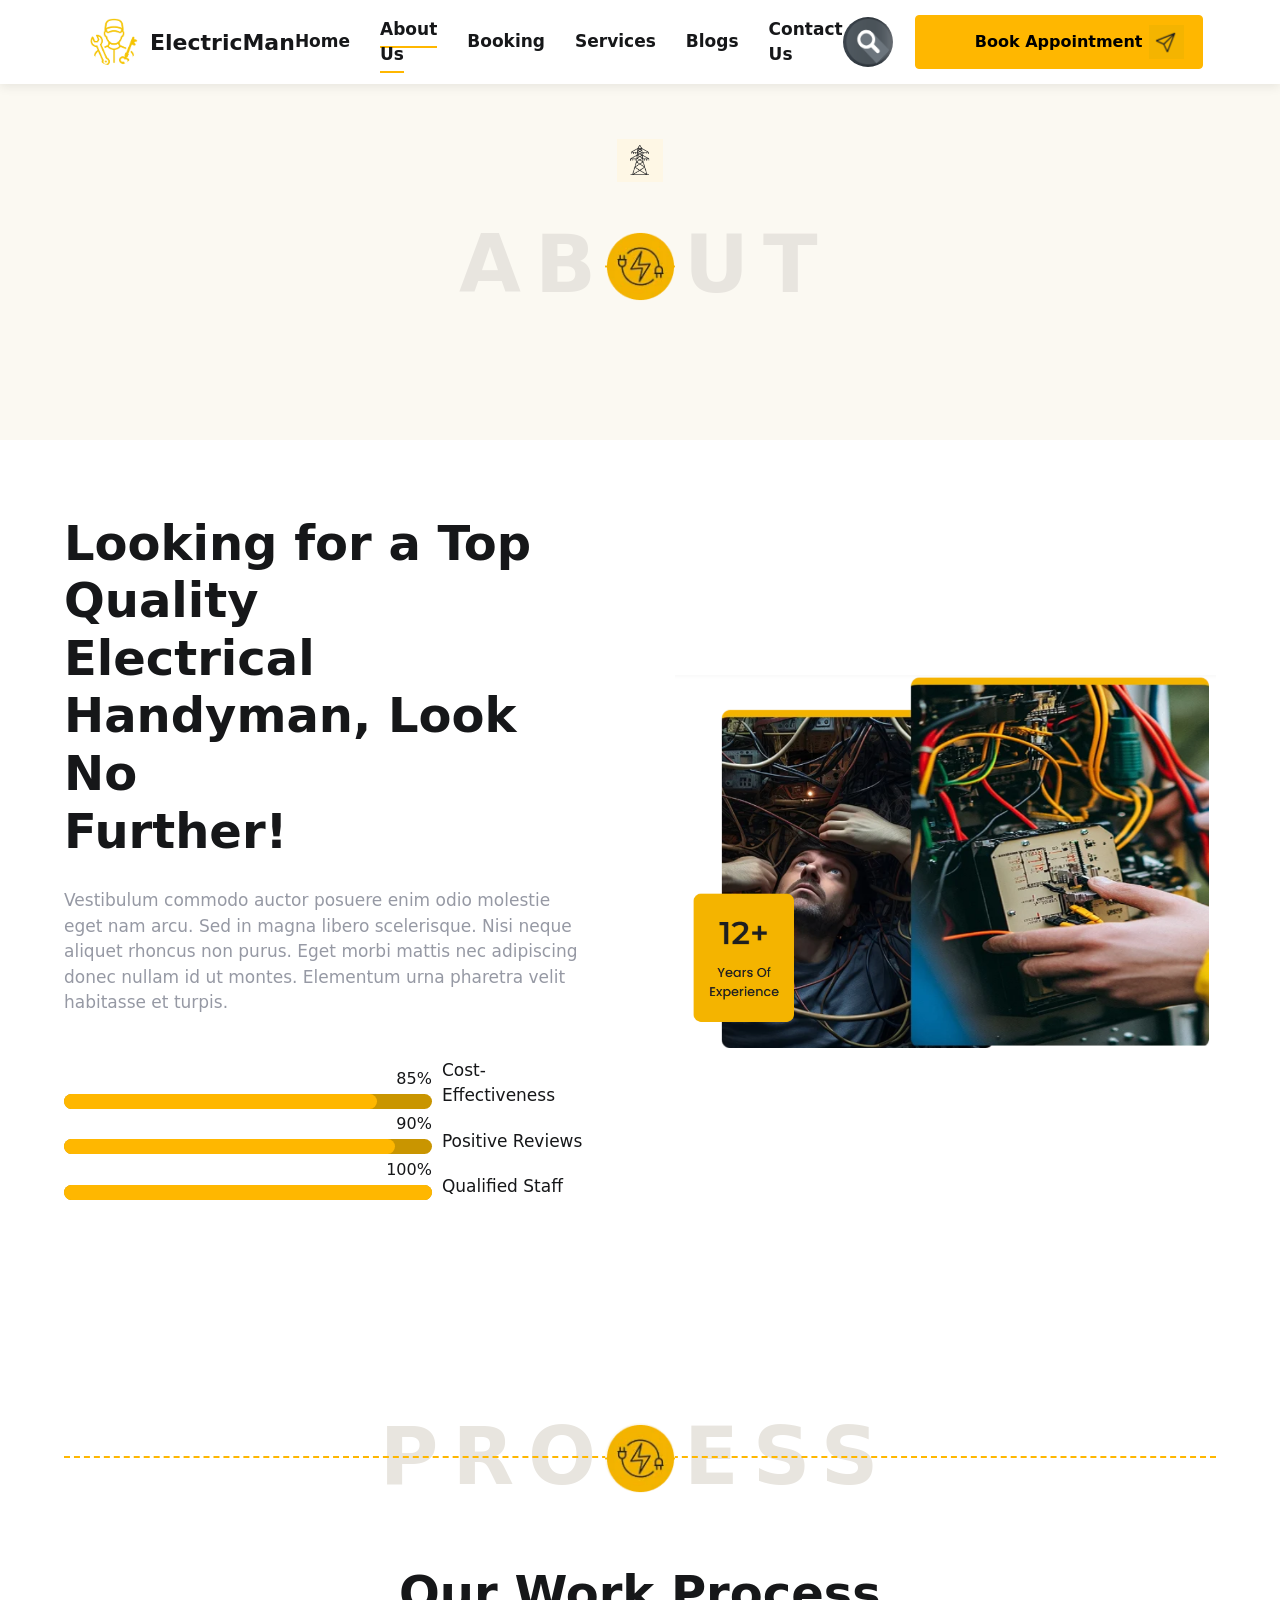
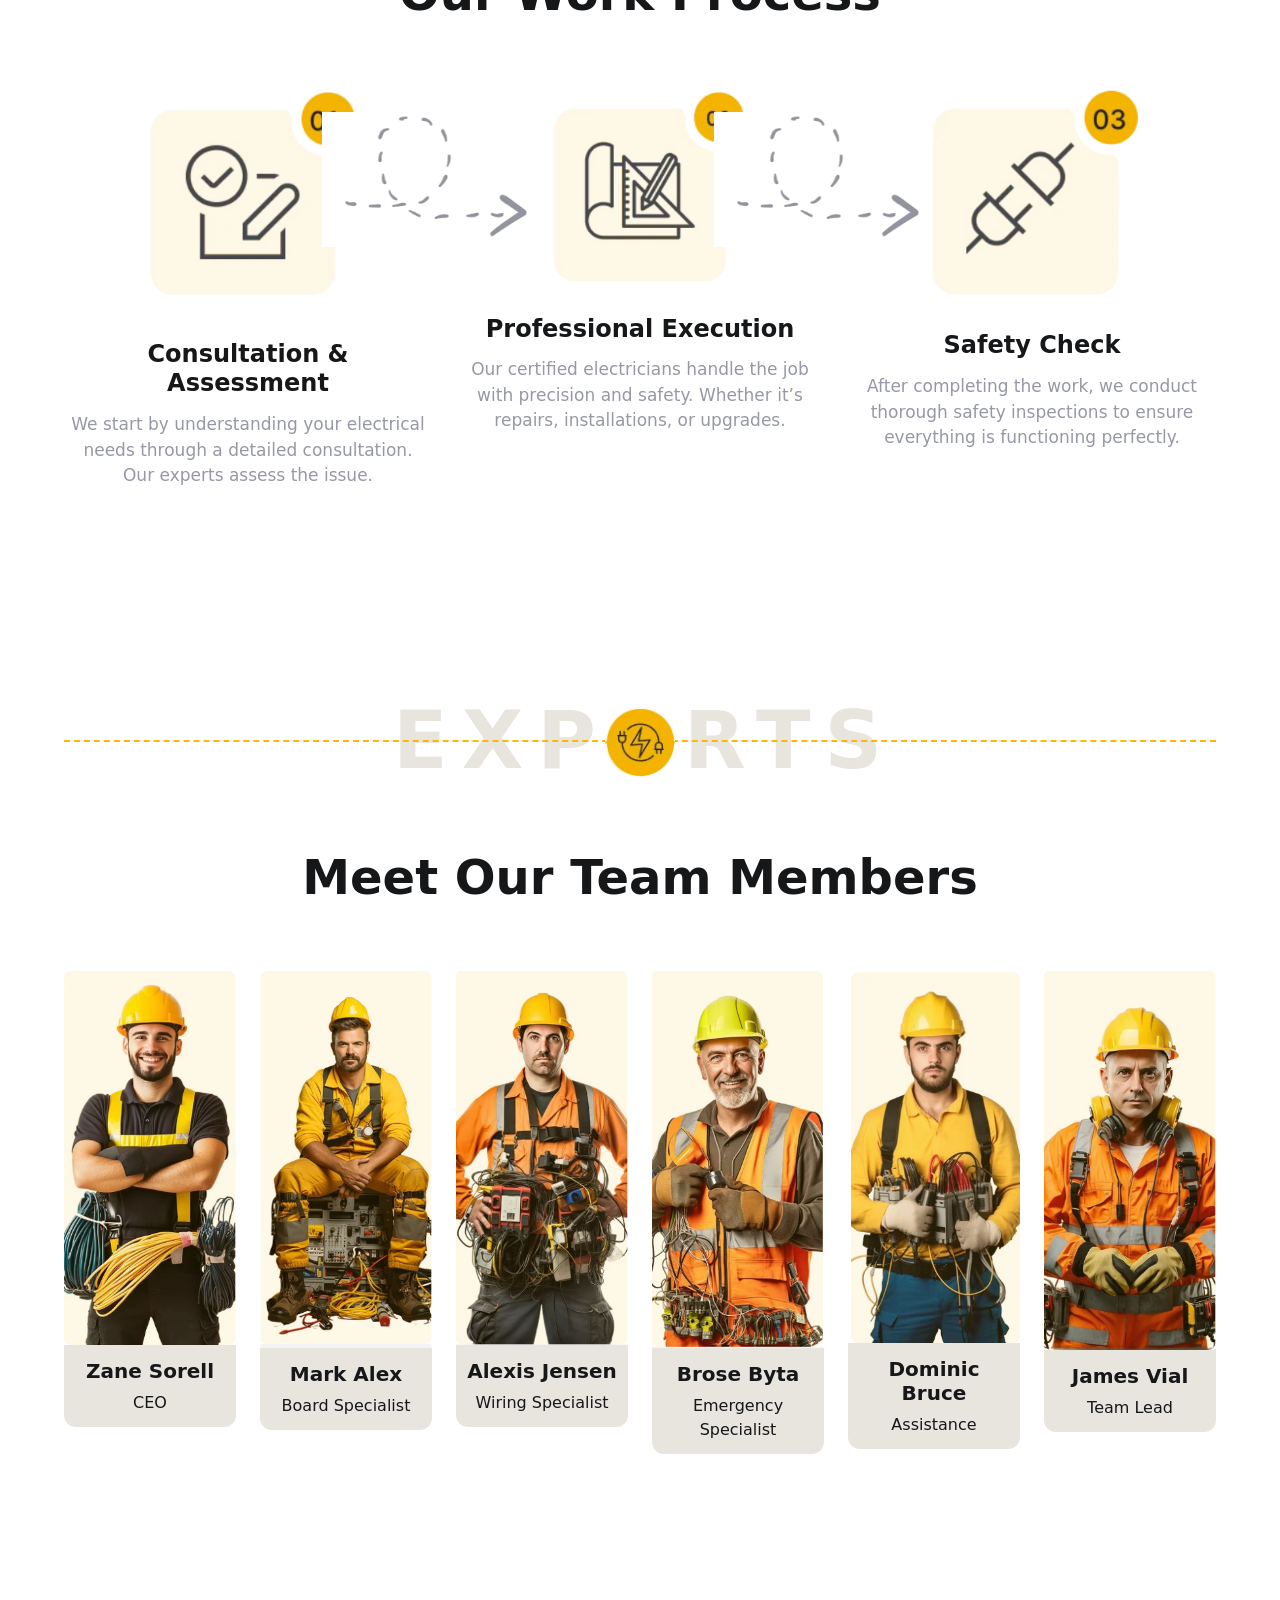
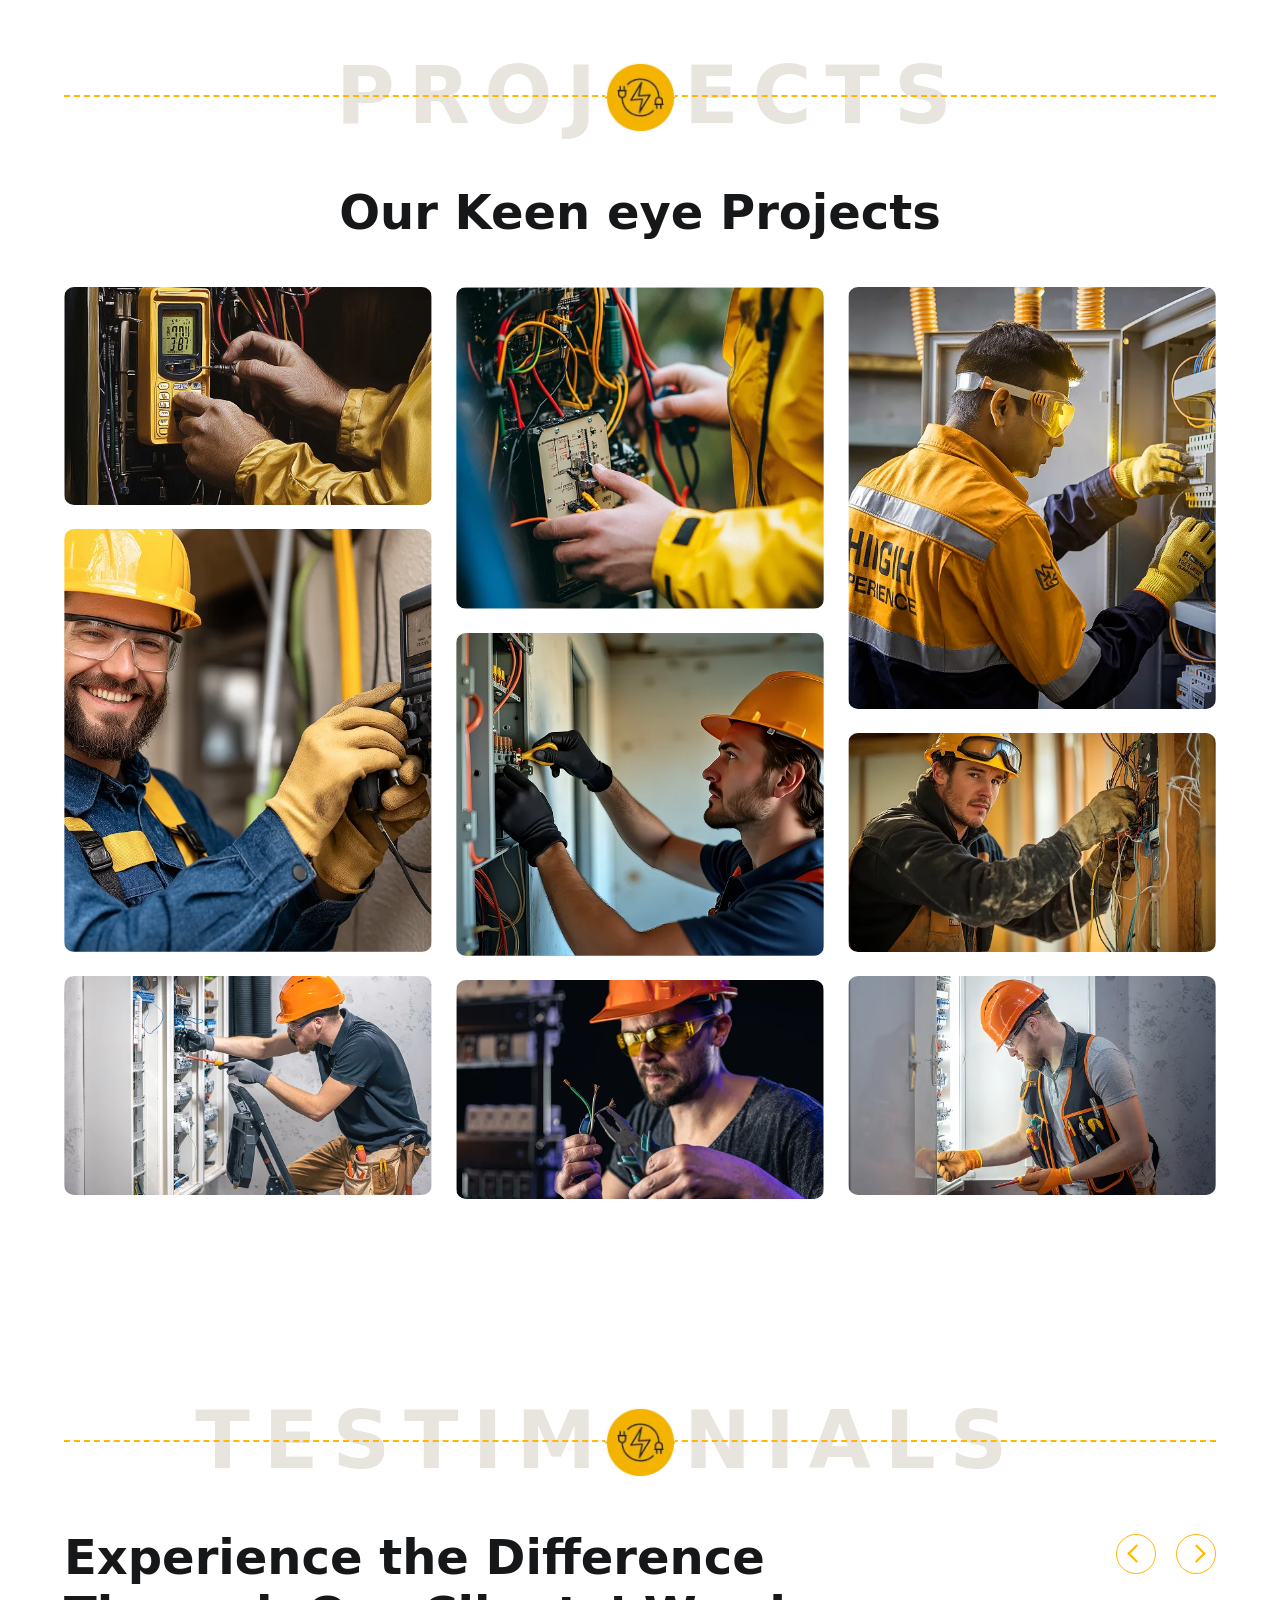
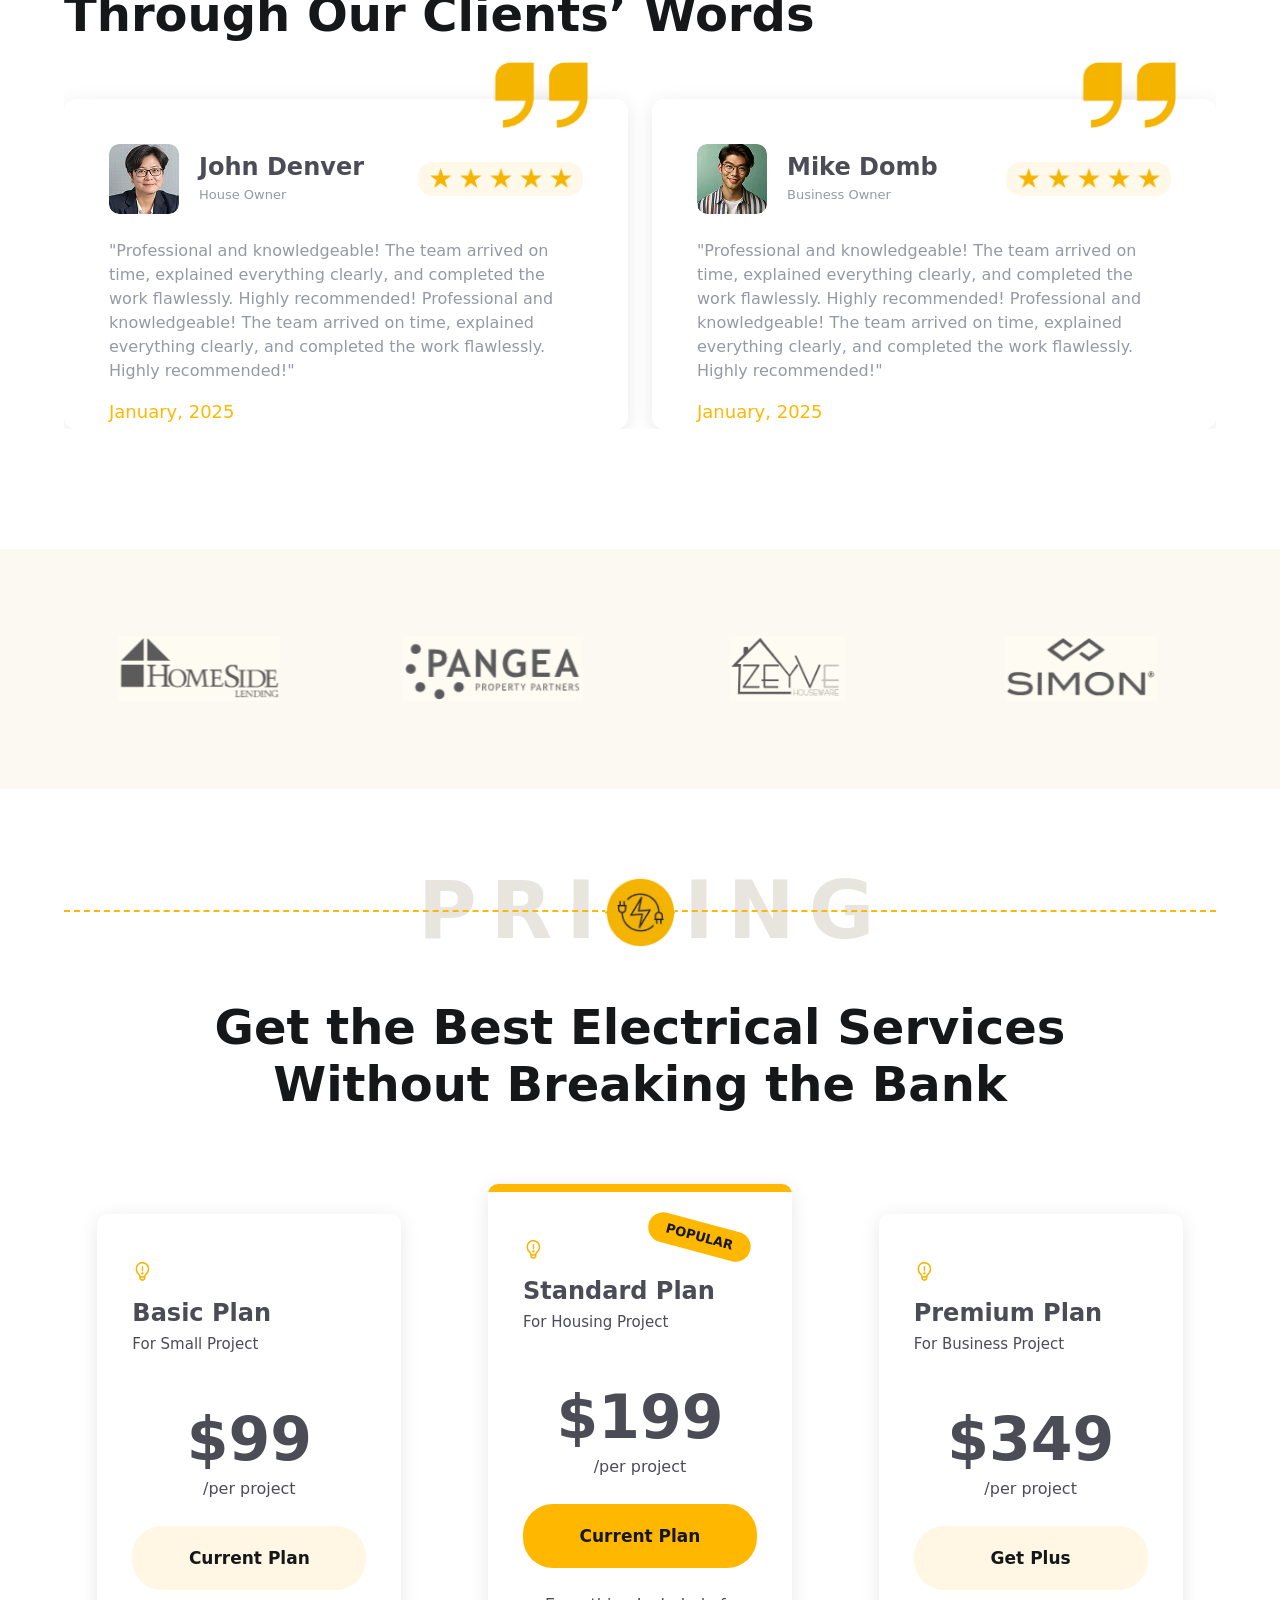
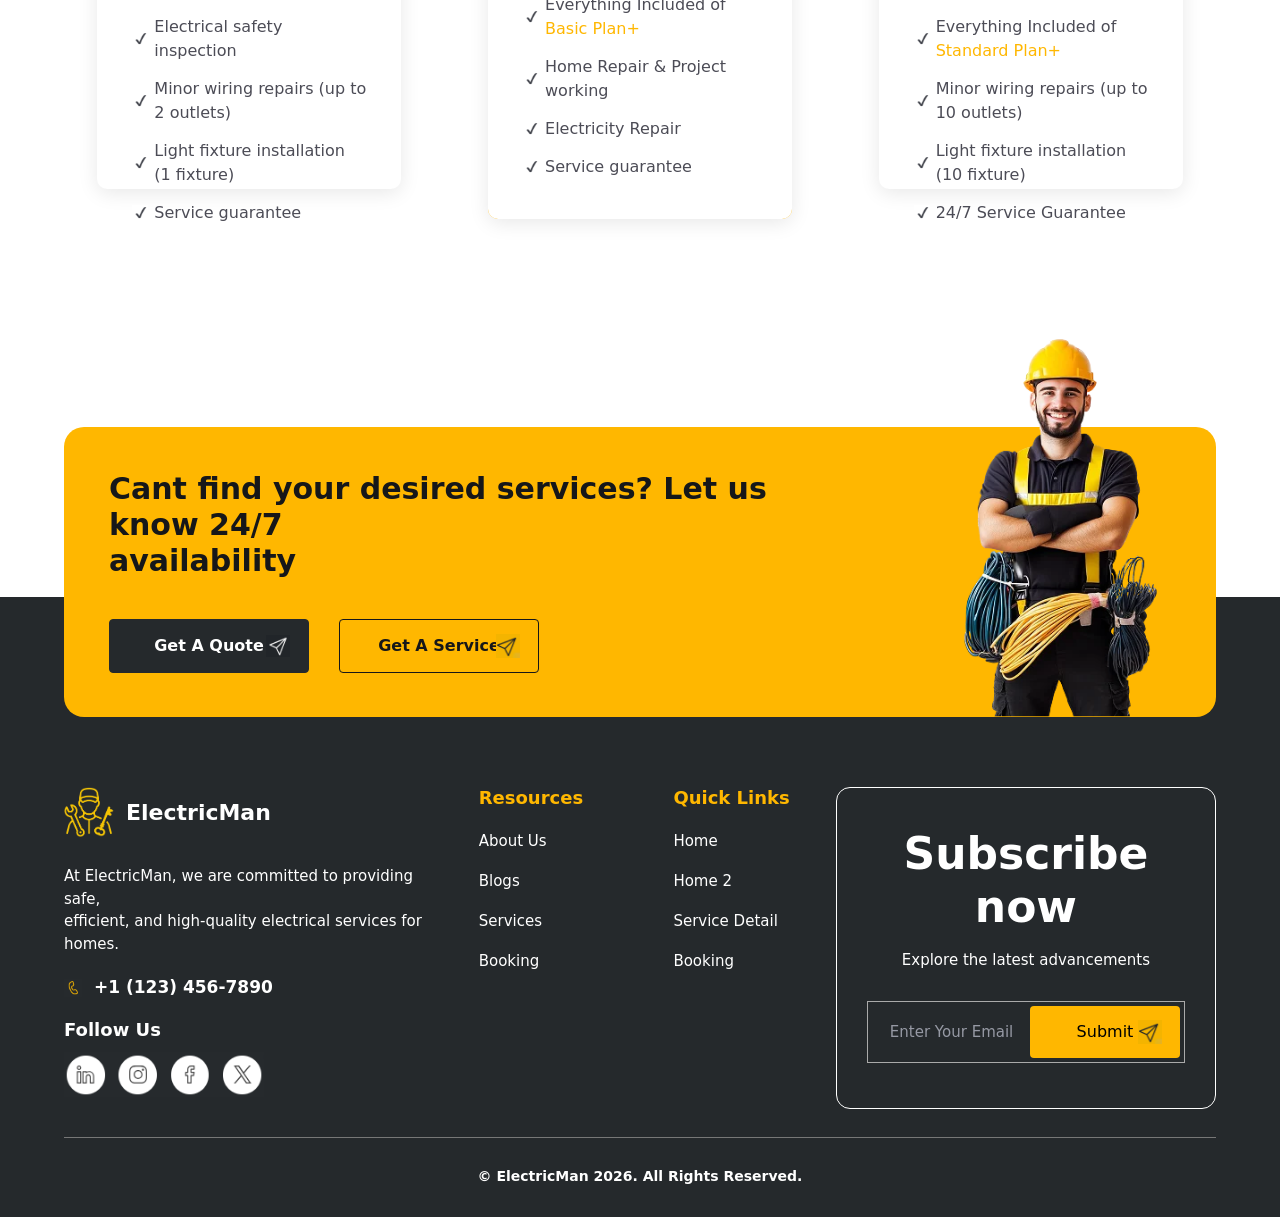
==== about.html @ 48c43138 "finish the project finally , about us was bit different but most part still was already made and I c" ====
<!doctype html>
<html lang="en">
  <head>
    <meta charset="UTF-8" />
    <meta name="viewport" content="width=device-width, initial-scale=1.0" />

    <title>Electric Man - Handyman</title>

    <link
      href="https://cdn.jsdelivr.net/npm/bootstrap@5.3.8/dist/css/bootstrap.min.css"
      rel="stylesheet"
      integrity="sha384-sRIl4kxILFvY47J16cr9ZwB07vP4J8+LH7qKQnuqkuIAvNWLzeN8tE5YBujZqJLB"
      crossorigin="anonymous"
    />

    <link rel="stylesheet" href="./styles/styles.css" />
  </head>

  <body>
    <!-- HEADER START -->
    <header class="site-header site-header--inner">
      <nav class="main-navbar">
        <div class="main-navbar__content">
          <a class="main-navbar__logo" href="./index.html">
            <img src="./assets/common/banner.png" alt="main logo" />
            <span>ElectricMan</span>
          </a>

          <ul class="main-navbar__links">
            <li>
              <a href="./index.html">Home</a>
            </li>

            <li>
              <a class="active" href="./about.html">About Us</a>
            </li>

            <li>
              <a href="./booking.html">Booking</a>
            </li>

            <li>
              <a href="./services.html">Services</a>
            </li>

            <li>
              <a href="./blogs.html">Blogs</a>
            </li>

            <li>
              <a href="./contact.html">Contact Us</a>
            </li>
          </ul>

          <div class="main-navbar__actions">
            <button class="search-button" type="button">
              <img src="./assets/header/search.png" alt="search" />
            </button>

            <a
              class="appointment-button animated-button yellow-button"
              href="./booking.html"
            >
              <img
                class="animated-button__icon animated-button__icon--hover"
                src="./assets/common/paper_airplane_yellow_rotated.png"
                alt="paper airplane yellow"
              />

              <span class="animated-button__text">Book Appointment</span>

              <img
                class="animated-button__icon animated-button__icon--default"
                src="./assets/common/paper_airplane_black.png"
                alt="paper airplane black"
              />
            </a>

            <button class="menu-button" type="button">
              <img src="./assets/header/menu.png" alt="menu" />
            </button>
          </div>
        </div>
      </nav>
    </header>
    <!-- HEADER END -->
    <!-- MAIN START-->
    <main>
      <!-- ABOUT START -->
      <!-- ABOUT HEADER START -->
      <section class="booking-banner">
        <div class="booking-banner__content">
          <img
            class="booking-banner__tower"
            src="./assets/blogs/antena.png"
            alt="antena"
          />

          <div class="section-mark">
            <p>
              <span>AB</span>
              <span>UT</span>
            </p>

            <div class="section-mark__line">
              <img src="./assets/common/main_logo.png" alt="main logo" />
            </div>
          </div>
        </div>
      </section>
      <!-- ABOUT HEADER END -->
      <!-- ABOUT INTRO START -->
      <section class="about-intro">
        <div class="about-intro__content">
          <div class="row align-items-center g-0">
            <div class="col-lg-6">
              <div class="about-intro__text">
                <h1>
                  Looking for a Top Quality
                  <br />
                  Electrical Handyman, Look No
                  <br />
                  Further!
                </h1>

                <p>
                  Vestibulum commodo auctor posuere enim odio molestie eget nam
                  arcu. Sed in magna libero scelerisque. Nisi neque aliquet
                  rhoncus non purus. Eget morbi mattis nec adipiscing donec
                  nullam id ut montes. Elementum urna pharetra velit habitasse
                  et turpis.
                </p>

                <div class="about-progress">
                  <div class="about-progress__item">
                    <div class="about-progress__bar">
                      <span class="about-progress__percent">85%</span>
                      <div
                        class="about-progress__fill about-progress__fill--85"
                      ></div>
                    </div>

                    <span class="about-progress__name">Cost-Effectiveness</span>
                  </div>

                  <div class="about-progress__item">
                    <div class="about-progress__bar">
                      <span class="about-progress__percent">90%</span>
                      <div
                        class="about-progress__fill about-progress__fill--90"
                      ></div>
                    </div>

                    <span class="about-progress__name">Positive Reviews</span>
                  </div>

                  <div class="about-progress__item">
                    <div class="about-progress__bar">
                      <span class="about-progress__percent">100%</span>
                      <div
                        class="about-progress__fill about-progress__fill--100"
                      ></div>
                    </div>

                    <span class="about-progress__name">Qualified Staff</span>
                  </div>
                </div>
              </div>
            </div>

            <div class="col-lg-6">
              <div class="about-intro__image">
                <img
                  src="./assets/about/12-years-experience.png"
                  alt="12 years experience"
                />
              </div>
            </div>
          </div>
        </div>
      </section>
      <!-- ABOUT INTRO END -->
      <!-- PROCESS START -->
      <section class="work-process">
        <div class="work-process__content">
          <div class="section-mark">
            <p>
              <span>PRO</span>
              <span>ESS</span>
            </p>

            <div class="section-mark__line">
              <img src="./assets/common/main_logo.png" alt="main logo" />
            </div>
          </div>

          <h2>Our Work Process</h2>

          <div class="row">
            <div class="col-lg-4">
              <div class="work-process__item">
                <img
                  class="work-process__icon"
                  src="./assets/about/work-process-1.png"
                  alt="consultation and assessment"
                />

                <img
                  class="work-process__arrow"
                  src="./assets/about/arrow-progress-right.png"
                  alt="process arrow"
                />

                <h3>Consultation & Assessment</h3>

                <p>
                  We start by understanding your electrical
                  <br />
                  needs through a detailed consultation.
                  <br />
                  Our experts assess the issue.
                </p>
              </div>
            </div>

            <div class="col-lg-4">
              <div class="work-process__item">
                <img
                  class="work-process__icon"
                  src="./assets/about/work-process-2.png"
                  alt="professional execution"
                />

                <img
                  class="work-process__arrow"
                  src="./assets/about/arrow-progress-right.png"
                  alt="process arrow"
                />

                <h3>Professional Execution</h3>

                <p>
                  Our certified electricians handle the job
                  <br />
                  with precision and safety. Whether it’s
                  <br />
                  repairs, installations, or upgrades.
                </p>
              </div>
            </div>

            <div class="col-lg-4">
              <div class="work-process__item">
                <img
                  class="work-process__icon"
                  src="./assets/about/work-process-3.png"
                  alt="safety check"
                />

                <h3>Safety Check</h3>

                <p>
                  After completing the work, we conduct
                  <br />
                  thorough safety inspections to ensure
                  <br />
                  everything is functioning perfectly.
                </p>
              </div>
            </div>
          </div>
        </div>
      </section>
      <!-- PROCESS END -->
      <!-- EXPERTS START -->
      <section class="team">
        <div class="team__content">
          <div class="section-mark">
            <p>
              <span>EXP</span>
              <span>RTS</span>
            </p>

            <div class="section-mark__line">
              <img src="./assets/common/main_logo.png" alt="main logo" />
            </div>
          </div>

          <h2>Meet Our Team Members</h2>

          <div class="row g-4">
            <div class="col-lg-2">
              <div class="team-card">
                <div class="team-card__top"></div>

                <img
                  class="team-card__image"
                  src="./assets/about/worker-1.png"
                  alt="worker 1"
                />

                <div class="team-card__info">
                  <h3>Zane Sorell</h3>
                  <p>CEO</p>

                  <div class="team-card__socials">
                    <img src="./assets/header/fb.png" alt="facebook" />
                    <img src="./assets/header/instagram.png" alt="instagram" />
                    <img src="./assets/header/whatsapp.png" alt="whatsapp" />
                  </div>
                </div>
              </div>
            </div>

            <div class="col-lg-2">
              <div class="team-card">
                <div class="team-card__top"></div>

                <img
                  class="team-card__image"
                  src="./assets/about/worker-2.png"
                  alt="worker 2"
                />

                <div class="team-card__info">
                  <h3>Mark Alex</h3>
                  <p>Board Specialist</p>

                  <div class="team-card__socials">
                    <img src="./assets/header/fb.png" alt="facebook" />
                    <img src="./assets/header/instagram.png" alt="instagram" />
                    <img src="./assets/header/whatsapp.png" alt="whatsapp" />
                  </div>
                </div>
              </div>
            </div>

            <div class="col-lg-2">
              <div class="team-card">
                <div class="team-card__top"></div>

                <img
                  class="team-card__image"
                  src="./assets/about/worker-3.png"
                  alt="worker 3"
                />

                <div class="team-card__info">
                  <h3>Alexis Jensen</h3>
                  <p>Wiring Specialist</p>

                  <div class="team-card__socials">
                    <img src="./assets/header/fb.png" alt="facebook" />
                    <img src="./assets/header/instagram.png" alt="instagram" />
                    <img src="./assets/header/whatsapp.png" alt="whatsapp" />
                  </div>
                </div>
              </div>
            </div>

            <div class="col-lg-2">
              <div class="team-card">
                <div class="team-card__top"></div>

                <img
                  class="team-card__image"
                  src="./assets/about/worker-4.png"
                  alt="worker 4"
                />

                <div class="team-card__info">
                  <h3>Brose Byta</h3>
                  <p>Emergency Specialist</p>

                  <div class="team-card__socials">
                    <img src="./assets/header/fb.png" alt="facebook" />
                    <img src="./assets/header/instagram.png" alt="instagram" />
                    <img src="./assets/header/whatsapp.png" alt="whatsapp" />
                  </div>
                </div>
              </div>
            </div>

            <div class="col-lg-2">
              <div class="team-card">
                <div class="team-card__top"></div>

                <img
                  class="team-card__image"
                  src="./assets/about/worker-5.png"
                  alt="worker 5"
                />

                <div class="team-card__info">
                  <h3>Dominic Bruce</h3>
                  <p>Assistance</p>

                  <div class="team-card__socials">
                    <img src="./assets/header/fb.png" alt="facebook" />
                    <img src="./assets/header/instagram.png" alt="instagram" />
                    <img src="./assets/header/whatsapp.png" alt="whatsapp" />
                  </div>
                </div>
              </div>
            </div>

            <div class="col-lg-2">
              <div class="team-card">
                <div class="team-card__top"></div>

                <img
                  class="team-card__image"
                  src="./assets/about/worker-6.png"
                  alt="worker 6"
                />

                <div class="team-card__info">
                  <h3>James Vial</h3>
                  <p>Team Lead</p>

                  <div class="team-card__socials">
                    <img src="./assets/header/fb.png" alt="facebook" />
                    <img src="./assets/header/instagram.png" alt="instagram" />
                    <img src="./assets/header/whatsapp.png" alt="whatsapp" />
                  </div>
                </div>
              </div>
            </div>
          </div>
        </div>
      </section>
      <!-- EXPERTS END -->
      <!-- PROJECTS START-->
      <section class="projects">
        <div class="projects__content">
          <div class="projects-head">
            <div class="section-mark">
              <p>
                <span>PROJ</span>
                <span>ECTS</span>
              </p>

              <div class="section-mark__line">
                <img src="./assets/common/main_logo.png" alt="main logo" />
              </div>
            </div>

            <h2>Our Keen eye Projects</h2>
          </div>

          <div class="row projects__gallery">
            <div class="col-4">
              <div class="projects__column">
                <div class="project-item project-item--1">
                  <img
                    src="./assets/home/5.projects/1.webp"
                    alt="electrical testing"
                  />

                  <div class="project-item__overlay">
                    <div class="project-item__icon">
                      <img
                        src="./assets/home/5.projects/cover_icon.png"
                        alt="cover icon"
                      />
                    </div>
                  </div>
                </div>

                <div class="project-item project-item--4">
                  <img
                    src="./assets/home/5.projects/4.webp"
                    alt="electrician inspection"
                  />

                  <div class="project-item__overlay">
                    <div class="project-item__icon">
                      <img
                        src="./assets/home/5.projects/cover_icon.png"
                        alt="cover icon"
                      />
                    </div>
                  </div>
                </div>

                <div class="project-item project-item--7">
                  <img
                    src="./assets/home/5.projects/7.webp"
                    alt="electrical cabinet service"
                  />

                  <div class="project-item__overlay">
                    <div class="project-item__icon">
                      <img
                        src="./assets/home/5.projects/cover_icon.png"
                        alt="cover icon"
                      />
                    </div>
                  </div>
                </div>
              </div>
            </div>

            <div class="col-4">
              <div class="projects__column">
                <div class="project-item project-item--2">
                  <img
                    src="./assets/home/5.projects/2.webp"
                    alt="electrical panel testing"
                  />

                  <div class="project-item__overlay">
                    <div class="project-item__icon">
                      <img
                        src="./assets/home/5.projects/cover_icon.png"
                        alt="cover icon"
                      />
                    </div>
                  </div>
                </div>

                <div class="project-item project-item--5">
                  <img
                    src="./assets/home/5.projects/5.webp"
                    alt="circuit breaker repair"
                  />

                  <div class="project-item__overlay">
                    <div class="project-item__icon">
                      <img
                        src="./assets/home/5.projects/cover_icon.png"
                        alt="cover icon"
                      />
                    </div>
                  </div>
                </div>

                <div class="project-item project-item--8">
                  <img
                    src="./assets/home/5.projects/8.webp"
                    alt="wire repair"
                  />

                  <div class="project-item__overlay">
                    <div class="project-item__icon">
                      <img
                        src="./assets/home/5.projects/cover_icon.png"
                        alt="cover icon"
                      />
                    </div>
                  </div>
                </div>
              </div>
            </div>

            <div class="col-4">
              <div class="projects__column">
                <div class="project-item project-item--3">
                  <img
                    src="./assets/home/5.projects/3.webp"
                    alt="electrical maintenance"
                  />

                  <div class="project-item__overlay">
                    <div class="project-item__icon">
                      <img
                        src="./assets/home/5.projects/cover_icon.png"
                        alt="cover icon"
                      />
                    </div>
                  </div>
                </div>

                <div class="project-item project-item--6">
                  <img
                    src="./assets/home/5.projects/6.webp"
                    alt="home wiring"
                  />

                  <div class="project-item__overlay">
                    <div class="project-item__icon">
                      <img
                        src="./assets/home/5.projects/cover_icon.png"
                        alt="cover icon"
                      />
                    </div>
                  </div>
                </div>

                <div class="project-item project-item--9">
                  <img
                    src="./assets/home/5.projects/9.webp"
                    alt="panel installation"
                  />

                  <div class="project-item__overlay">
                    <div class="project-item__icon">
                      <img
                        src="./assets/home/5.projects/cover_icon.png"
                        alt="cover icon"
                      />
                    </div>
                  </div>
                </div>
              </div>
            </div>
          </div>
        </div>
      </section>
      <!-- PROJECTS END-->
      <!-- TESTIMONIALS START -->
      <section class="testimonials">
        <div class="testimonials__content">
          <div class="section-mark">
            <p>
              <span>TESTIM</span>
              <span>NIALS</span>
            </p>

            <div class="section-mark__line">
              <img src="./assets/common/main_logo.png" alt="main logo" />
            </div>
          </div>

          <h2>
            Experience the Difference
            <br />
            Through Our Clients’ Words
          </h2>

          <div
            id="testimonialCarousel"
            class="carousel slide"
            data-bs-ride="carousel"
          >
            <div class="carousel-inner">
              <div class="carousel-item active">
                <div class="row flex-nowrap">
                  <div class="col-12 col-lg-6 testimonial-column">
                    <div class="testimonial-card">
                      <img
                        class="testimonial-card__quote"
                        src="./assets/home/9.testimonials/dots.png"
                        alt="dots"
                      />

                      <div class="testimonial-card__top">
                        <div class="testimonial-user">
                          <img
                            src="./assets/home/9.testimonials/john_denver.webp"
                            alt="john denver"
                          />

                          <div>
                            <h3>John Denver</h3>
                            <p>House Owner</p>
                          </div>
                        </div>

                        <img
                          src="./assets/home/9.testimonials/stars.png"
                          alt="stars"
                        />
                      </div>

                      <p class="testimonial-card__text">
                        "Professional and knowledgeable! The team arrived on
                        time, explained everything clearly, and completed the
                        work flawlessly. Highly recommended! Professional and
                        knowledgeable! The team arrived on time, explained
                        everything clearly, and completed the work flawlessly.
                        Highly recommended!"
                      </p>

                      <p class="testimonial-card__date">January, 2025</p>
                    </div>
                  </div>

                  <div
                    class="col-12 col-lg-6 testimonial-column testimonial-column--second"
                  >
                    <div class="testimonial-card">
                      <img
                        class="testimonial-card__quote"
                        src="./assets/home/9.testimonials/dots.png"
                        alt="dots"
                      />

                      <div class="testimonial-card__top">
                        <div class="testimonial-user">
                          <img
                            src="./assets/home/9.testimonials/mike_bob.webp"
                            alt="mike bob"
                          />

                          <div>
                            <h3>Mike Domb</h3>
                            <p>Business Owner</p>
                          </div>
                        </div>

                        <img
                          src="./assets/home/9.testimonials/stars.png"
                          alt="stars"
                        />
                      </div>

                      <p class="testimonial-card__text">
                        "Professional and knowledgeable! The team arrived on
                        time, explained everything clearly, and completed the
                        work flawlessly. Highly recommended! Professional and
                        knowledgeable! The team arrived on time, explained
                        everything clearly, and completed the work flawlessly.
                        Highly recommended!"
                      </p>

                      <p class="testimonial-card__date">January, 2025</p>
                    </div>
                  </div>
                </div>
              </div>

              <div class="carousel-item">
                <div class="row flex-nowrap">
                  <div class="col-12 col-lg-6 testimonial-column">
                    <div class="testimonial-card">
                      <img
                        class="testimonial-card__quote"
                        src="./assets/home/9.testimonials/dots.png"
                        alt="dots"
                      />

                      <div class="testimonial-card__top">
                        <div class="testimonial-user">
                          <img
                            src="./assets/home/9.testimonials/mike_bob.webp"
                            alt="mike bob"
                          />

                          <div>
                            <h3>Mike Domb</h3>
                            <p>Business Owner</p>
                          </div>
                        </div>

                        <img
                          src="./assets/home/9.testimonials/stars.png"
                          alt="stars"
                        />
                      </div>

                      <p class="testimonial-card__text">
                        "Professional and knowledgeable! The team arrived on
                        time, explained everything clearly, and completed the
                        work flawlessly. Highly recommended! Professional and
                        knowledgeable! The team arrived on time, explained
                        everything clearly, and completed the work flawlessly.
                        Highly recommended!"
                      </p>

                      <p class="testimonial-card__date">January, 2025</p>
                    </div>
                  </div>

                  <div
                    class="col-12 col-lg-6 testimonial-column testimonial-column--second"
                  >
                    <div class="testimonial-card">
                      <img
                        class="testimonial-card__quote"
                        src="./assets/home/9.testimonials/dots.png"
                        alt="dots"
                      />

                      <div class="testimonial-card__top">
                        <div class="testimonial-user">
                          <img
                            src="./assets/home/9.testimonials/john_denver.webp"
                            alt="john denver"
                          />

                          <div>
                            <h3>John Denver</h3>
                            <p>House Owner</p>
                          </div>
                        </div>

                        <img
                          src="./assets/home/9.testimonials/stars.png"
                          alt="stars"
                        />
                      </div>

                      <p class="testimonial-card__text">
                        "Professional and knowledgeable! The team arrived on
                        time, explained everything clearly, and completed the
                        work flawlessly. Highly recommended! Professional and
                        knowledgeable! The team arrived on time, explained
                        everything clearly, and completed the work flawlessly.
                        Highly recommended!"
                      </p>

                      <p class="testimonial-card__date">January, 2025</p>
                    </div>
                  </div>
                </div>
              </div>
            </div>

            <button
              class="carousel-control-prev"
              type="button"
              data-bs-target="#testimonialCarousel"
              data-bs-slide="prev"
            >
              <span class="carousel-control-prev-icon"></span>
              <span class="visually-hidden">Previous</span>
            </button>

            <button
              class="carousel-control-next"
              type="button"
              data-bs-target="#testimonialCarousel"
              data-bs-slide="next"
            >
              <span class="carousel-control-next-icon"></span>
              <span class="visually-hidden">Next</span>
            </button>
          </div>
        </div>
      </section>
      <!-- TESTIMONIALS END -->
      <!-- PARTNERS START -->
      <section class="partners">
        <div class="partners__content">
          <div class="row partners__row">
            <div class="col-12 col-md-6 col-lg-3">
              <div class="partner-logo">
                <img
                  src="./assets/home/8.carousel/homeside.png"
                  alt="homeside"
                />
              </div>
            </div>

            <div class="col-12 col-md-6 col-lg-3">
              <div class="partner-logo">
                <img src="./assets/home/8.carousel/pangea.png" alt="pangea" />
              </div>
            </div>

            <div class="col-12 col-md-6 col-lg-3">
              <div class="partner-logo">
                <img src="./assets/home/8.carousel/zeyve.png" alt="zeyve" />
              </div>
            </div>

            <div class="col-12 col-md-6 col-lg-3">
              <div class="partner-logo">
                <img src="./assets/home/8.carousel/simon.png" alt="simon" />
              </div>
            </div>
          </div>
        </div>
      </section>
      <!-- PARTNERS END -->
      <!-- PRICING START -->
      <section class="pricing">
        <div class="pricing__content">
          <div class="pricing-head">
            <div class="section-mark">
              <p>
                <span>PRI</span>
                <span>ING</span>
              </p>

              <div class="section-mark__line">
                <img src="./assets/common/main_logo.png" alt="main logo" />
              </div>
            </div>

            <h2>
              Get the Best Electrical Services
              <br />
              Without Breaking the Bank
            </h2>
          </div>

          <div class="row pricing__cards">
            <div class="col-12 col-lg-4">
              <div class="pricing-card">
                <div class="pricing-card__head">
                  <img
                    src="./assets/home/7.pricing/nature.png"
                    alt="nature icon"
                  />

                  <h3>Basic Plan</h3>

                  <p>For Small Project</p>
                </div>

                <div class="pricing-card__price">
                  <h4>$99</h4>

                  <p>/per project</p>
                </div>

                <button class="pricing-card__button" type="button">
                  Current Plan
                </button>

                <div class="pricing-card__features">
                  <div class="pricing-feature">
                    <img
                      src="./assets/home/7.pricing/correct.png"
                      alt="correct icon"
                    />

                    <p>Electrical safety inspection</p>
                  </div>

                  <div class="pricing-feature">
                    <img
                      src="./assets/home/7.pricing/correct.png"
                      alt="correct icon"
                    />

                    <p>Minor wiring repairs (up to 2 outlets)</p>
                  </div>

                  <div class="pricing-feature">
                    <img
                      src="./assets/home/7.pricing/correct.png"
                      alt="correct icon"
                    />

                    <p>Light fixture installation (1 fixture)</p>
                  </div>

                  <div class="pricing-feature">
                    <img
                      src="./assets/home/7.pricing/correct.png"
                      alt="correct icon"
                    />

                    <p>Service guarantee</p>
                  </div>
                </div>
              </div>
            </div>

            <div class="col-12 col-lg-4">
              <div class="pricing-card pricing-card--popular">
                <div class="pricing-card__body">
                  <span class="pricing-card__popular">POPULAR</span>

                  <div class="pricing-card__head">
                    <img
                      src="./assets/home/7.pricing/nature.png"
                      alt="nature icon"
                    />

                    <h3>Standard Plan</h3>

                    <p>For Housing Project</p>
                  </div>

                  <div class="pricing-card__price">
                    <h4>$199</h4>

                    <p>/per project</p>
                  </div>

                  <button
                    class="pricing-card__button pricing-card__button--yellow"
                    type="button"
                  >
                    Current Plan
                  </button>

                  <div class="pricing-card__features">
                    <div class="pricing-feature">
                      <img
                        src="./assets/home/7.pricing/correct.png"
                        alt="correct icon"
                      />

                      <p>
                        Everything Included of
                        <span>Basic Plan+</span>
                      </p>
                    </div>

                    <div class="pricing-feature">
                      <img
                        src="./assets/home/7.pricing/correct.png"
                        alt="correct icon"
                      />

                      <p>Home Repair & Project working</p>
                    </div>

                    <div class="pricing-feature">
                      <img
                        src="./assets/home/7.pricing/correct.png"
                        alt="correct icon"
                      />

                      <p>Electricity Repair</p>
                    </div>

                    <div class="pricing-feature">
                      <img
                        src="./assets/home/7.pricing/correct.png"
                        alt="correct icon"
                      />

                      <p>Service guarantee</p>
                    </div>
                  </div>
                </div>
              </div>
            </div>

            <div class="col-12 col-lg-4">
              <div class="pricing-card">
                <div class="pricing-card__head">
                  <img
                    src="./assets/home/7.pricing/nature.png"
                    alt="nature icon"
                  />

                  <h3>Premium Plan</h3>

                  <p>For Business Project</p>
                </div>

                <div class="pricing-card__price">
                  <h4>$349</h4>

                  <p>/per project</p>
                </div>

                <button class="pricing-card__button" type="button">
                  Get Plus
                </button>

                <div class="pricing-card__features">
                  <div class="pricing-feature">
                    <img
                      src="./assets/home/7.pricing/correct.png"
                      alt="correct icon"
                    />

                    <p>
                      Everything Included of
                      <span>Standard Plan+</span>
                    </p>
                  </div>

                  <div class="pricing-feature">
                    <img
                      src="./assets/home/7.pricing/correct.png"
                      alt="correct icon"
                    />

                    <p>Minor wiring repairs (up to 10 outlets)</p>
                  </div>

                  <div class="pricing-feature">
                    <img
                      src="./assets/home/7.pricing/correct.png"
                      alt="correct icon"
                    />

                    <p>Light fixture installation (10 fixture)</p>
                  </div>

                  <div class="pricing-feature">
                    <img
                      src="./assets/home/7.pricing/correct.png"
                      alt="correct icon"
                    />

                    <p>24/7 Service Guarantee</p>
                  </div>
                </div>
              </div>
            </div>
          </div>
        </div>
      </section>
      <!-- PRICING END -->
      <!-- ABOUT END -->
    </main>
    <!-- MAIN END -->
    <br />
    <br />
    <!-- FOOTER START -->
    <footer class="footer">
      <!-- CONTACT BANNER START -->
      <section class="contact-banner">
        <div class="contact-banner__content">
          <div class="contact-banner__info">
            <h2>
              Cant find your desired services? Let us know 24/7
              <br />
              availability
            </h2>

            <div class="contact-banner__buttons">
              <a href="./contact.html" class="quote-button animated-button">
                <span class="animated-button__text">Get A Quote</span>

                <img
                  class="animated-button__icon animated-button__icon--default"
                  src="./assets/home/11.services/paper_airplane_white.png"
                  alt="paper airplane white"
                />

                <img
                  class="animated-button__icon animated-button__icon--hover"
                  src="./assets/common/paper_airplane_yellow_rotated.png"
                  alt="paper airplane yellow rotated"
                />
              </a>

              <a href="./services.html" class="yellow-button animated-button">
                <span class="animated-button__text">Get A Service</span>

                <img
                  class="animated-button__icon animated-button__icon--default"
                  src="./assets/home/11.services/paper_airplane_black.png"
                  alt="paper airplane black"
                />

                <img
                  class="animated-button__icon animated-button__icon--hover"
                  src="./assets/common/paper_airplane_yellow_rotated.png"
                  alt="paper airplane yellow rotated"
                />
              </a>
            </div>
          </div>

          <img src="./assets/home/11.services/man.webp" alt="man" />
        </div>
      </section>
      <!-- CONTACT BANNER END -->

      <div class="footer__content">
        <div class="footer-main">
          <div class="footer-about">
            <a href="./index.html" class="footer-logo">
              <img src="./assets/common/banner.png" alt="banner" />

              <span>ElectricMan</span>
            </a>

            <p>
              At ElectricMan, we are committed to providing safe,
              <br />
              efficient, and high-quality electrical services for homes.
            </p>

            <a href="tel:+11234567890" class="footer-phone">
              <img src="./assets/footer/phone.png" alt="phone" />

              <strong>+1 (123) 456-7890</strong>
            </a>

            <h3>Follow Us</h3>

            <img src="./assets/footer/icons.png" alt="icons" />
          </div>

          <nav class="footer-links">
            <div>
              <h3>Resources</h3>

              <ul>
                <li>
                  <a href="./about.html">About Us</a>
                </li>

                <li>
                  <a href="./blogs.html">Blogs</a>
                </li>

                <li>
                  <a href="./services.html">Services</a>
                </li>

                <li>
                  <a href="./booking.html">Booking</a>
                </li>
              </ul>
            </div>

            <div>
              <h3>Quick Links</h3>

              <ul>
                <li>
                  <a href="./index.html">Home</a>
                </li>

                <li>
                  <a href="./index.html">Home 2</a>
                </li>

                <li>
                  <a href="./services.html">Service Detail</a>
                </li>

                <li>
                  <a href="./booking.html">Booking</a>
                </li>
              </ul>
            </div>
          </nav>

          <div class="footer-subscribe">
            <h2>Subscribe now</h2>

            <p>Explore the latest advancements</p>

            <form class="footer-form">
              <label for="subscribe-email">Email</label>

              <input
                id="subscribe-email"
                type="email"
                placeholder="Enter Your Email"
              />

              <button type="submit" class="yellow-button animated-button">
                <span class="animated-button__text">Submit</span>

                <img
                  class="animated-button__icon animated-button__icon--default"
                  src="./assets/home/11.services/paper_airplane_black.png"
                  alt="paper airplane black"
                />

                <img
                  class="animated-button__icon animated-button__icon--hover"
                  src="./assets/common/paper_airplane_yellow_rotated.png"
                  alt="paper airplane yellow rotated"
                />
              </button>
            </form>
          </div>
        </div>

        <p class="footer-copy">© ElectricMan 2026. All Rights Reserved.</p>
      </div>
    </footer>
    <!-- FOOTER END -->
    <script
      src="https://cdn.jsdelivr.net/npm/bootstrap@5.3.8/dist/js/bootstrap.bundle.min.js"
      integrity="sha384-FKyoEForCGlyvwx9Hj09JcYn3nv7wiPVlz7YYwJrWVcXK/BmnVDxM+D2scQbITxI"
      crossorigin="anonymous"
    ></script>
  </body>
</html>
---- styles/styles.css ----
* {
  margin: 0;
  padding: 0;
  box-sizing: border-box;
}

body {
  width: 100%;
  overflow-x: hidden;
}

a {
  text-decoration: none;
}

ul {
  margin: 0;
  padding: 0;
  list-style: none;
}

.animated-button {
  position: relative;
  overflow: hidden;
  display: flex;
  justify-content: center;
  align-items: center;
}
.animated-button::before {
  content: "";
  position: absolute;
  top: 0;
  left: 50%;
  width: 100%;
  height: 100%;
  background-color: #ffffff;
  transform: translateX(-50%) scaleX(0);
  transition: 0.3s;
}
.animated-button__text {
  position: relative;
  z-index: 2;
  transition: 0.3s;
}
.animated-button__icon {
  position: absolute;
  z-index: 2;
  width: 35px;
  height: 35px;
  -o-object-fit: contain;
     object-fit: contain;
  transition: 0.4s;
}
.animated-button__icon--default {
  right: 18px;
}
.animated-button__icon--hover {
  left: 18px;
  transform: translateX(-60px);
  opacity: 0;
}
.animated-button:hover::before {
  transform: translateX(-50%) scaleX(1);
}
.animated-button:hover .animated-button__text {
  color: #ffb700;
  transform: translateX(10px);
}
.animated-button:hover .animated-button__icon--default {
  transform: translateX(60px);
  opacity: 0;
}
.animated-button:hover .animated-button__icon--hover {
  transform: translateX(0);
  opacity: 1;
}

/* YELLOW BUTTON START */
.yellow-button {
  height: 54px;
  border: 1px solid #ffb700;
  border-radius: 4px;
  background-color: #ffb700;
  color: #000000;
  font-weight: 600;
}

/* YELLOW BUTTON END */
.section-mark {
  position: relative;
  height: 85px;
}
.section-mark p {
  position: relative;
  z-index: 2;
  height: 100%;
  color: #e8e5df;
  font-size: 80px;
  font-weight: 600;
  letter-spacing: 14px;
}
.section-mark p > span:first-child,
.section-mark p > span:last-child {
  position: absolute;
  top: 50%;
  left: 50%;
}
.section-mark p > span:first-child {
  margin-left: -30px;
  transform: translate(-100%, -50%);
}
.section-mark p > span:last-child {
  margin-left: 44px;
  transform: translateY(-50%);
}
.section-mark__line {
  position: absolute;
  top: 50%;
  left: 0;
  z-index: 3;
  width: 100%;
  border-top: 2px dashed #ffb700;
  transform: translateY(-50%);
}
.section-mark__line img {
  position: absolute;
  top: 0;
  left: 50%;
  width: 70px;
  height: 70px;
  border-radius: 50%;
  transform: translate(-50%, -50%);
}

.page-pagination {
  margin: 45px 0 65px;
  display: flex;
  justify-content: center;
  align-items: center;
  gap: 10px;
}
.page-pagination__button {
  width: 48px;
  height: 48px;
  padding: 0;
  background-color: #e8e5df;
  color: #161719;
  border: 0;
  border-radius: 50%;
  font-size: 16px;
  cursor: pointer;
}
.page-pagination__button:hover {
  background-color: #ffb700;
}
.page-pagination__button.active {
  background-color: #ffb700;
  color: #ffffff;
}
.page-pagination__next {
  font-size: 22px;
}

.site-header {
  width: 100%;
}
.site-header .top-bar {
  width: 100%;
  height: 42px;
  background-color: #161719;
  color: #ffffff;
}
.site-header .top-bar__content {
  width: calc(100% - 180px);
  height: 100%;
  margin: 0 auto;
  display: flex;
  justify-content: space-between;
  align-items: center;
}
.site-header .top-bar p {
  margin: 0;
  font-size: 14px;
}
.site-header .top-bar__phone strong {
  font-weight: 700;
}
.site-header .top-bar__offer {
  font-weight: 700;
}
.site-header .top-bar__socials {
  display: flex;
  align-items: center;
  gap: 18px;
}
.site-header .top-bar__socials a {
  display: flex;
}
.site-header .top-bar__socials img {
  width: auto;
  height: 30px;
  -o-object-fit: contain;
     object-fit: contain;
}
.site-header .main-navbar {
  position: relative;
  z-index: 10;
  width: 100%;
  height: 84px;
  backdrop-filter: blur(8px);
  background-color: rgba(85, 87, 90, 0.5725490196);
}
.site-header .main-navbar__content {
  width: calc(100% - 180px);
  height: 100%;
  margin: 0 auto;
  display: flex;
  justify-content: space-between;
  align-items: center;
}
.site-header .main-navbar__logo {
  display: flex;
  align-items: center;
  gap: 12px;
  color: #ffffff;
  font-size: 22px;
  font-weight: 600;
}
.site-header .main-navbar__logo img {
  width: 48px;
  height: 48px;
  -o-object-fit: contain;
     object-fit: contain;
  border-radius: 100%;
}
.site-header .main-navbar__logo:hover {
  color: #ffffff;
}
.site-header .main-navbar__links {
  display: flex;
  align-items: center;
  gap: 30px;
}
.site-header .main-navbar__links a {
  padding: 7px 0;
  color: #ffffff;
  font-size: 17px;
  font-weight: 600;
}
.site-header .main-navbar__links a:hover {
  color: #ffb700;
}
.site-header .main-navbar__links a.active {
  color: #ffb700;
  border-bottom: 2px solid #ffb700;
}
.site-header .main-navbar__actions {
  display: flex;
  align-items: center;
  gap: 22px;
}
.site-header .search-button {
  background-color: rgba(0, 0, 0, 0);
  border: 0;
}
.site-header .search-button img {
  width: 50px;
  height: 50px;
  border-radius: 50%;
}
.site-header .appointment-button {
  width: 288px;
}
.site-header .menu-button {
  display: none;
  padding: 0;
  background-color: transparent;
  border: 0;
}
.site-header--inner .main-navbar {
  background-color: #ffffff;
  box-shadow: 0 3px 10px rgba(0, 0, 0, 0.0784313725);
}
.site-header--inner .main-navbar__logo {
  color: #161719;
}
.site-header--inner .main-navbar__logo:hover {
  color: #161719;
}
.site-header--inner .main-navbar__links a {
  color: #161719;
}
.site-header--inner .main-navbar__links a:hover {
  color: #ffb700;
}
.site-header--inner .main-navbar__links a.active {
  color: #161719;
  border-bottom: 2px solid #ffb700;
}

@media (max-width: 991px) {
  .site-header .top-bar {
    height: 30px;
  }
  .site-header .top-bar__content {
    width: 94%;
  }
  .site-header .top-bar p {
    font-size: 10px;
  }
  .site-header .top-bar__offer {
    display: none;
  }
  .site-header .top-bar__socials {
    gap: 10px;
  }
  .site-header .top-bar__socials img {
    width: 14px;
    height: 14px;
  }
  .site-header .main-navbar {
    height: 64px;
  }
  .site-header .main-navbar__content {
    width: 94%;
  }
  .site-header .main-navbar__logo {
    gap: 8px;
    font-size: 16px;
  }
  .site-header .main-navbar__logo img {
    width: 34px;
    height: 34px;
  }
  .site-header .main-navbar__links {
    display: none;
  }
  .site-header .main-navbar__actions {
    gap: 0;
  }
  .site-header .search-button,
  .site-header .appointment-button {
    display: none;
  }
  .site-header .menu-button {
    display: flex;
  }
  .site-header .menu-button img {
    width: 28px;
    height: 28px;
  }
}
.hero {
  position: relative;
  margin-top: -84px;
}
.hero .carousel {
  height: 720px;
}
.hero .carousel-inner,
.hero .carousel-item {
  height: 100%;
}
.hero__image {
  width: 100%;
  height: 100%;
  -o-object-fit: cover;
     object-fit: cover;
}
.hero__caption {
  top: 245px;
  right: auto;
  bottom: auto;
  left: 5%;
  width: 48%;
  padding: 0;
  text-align: left;
}
.hero__caption h1,
.hero__caption h2 {
  margin: 25px 0 38px;
  color: #ffffff;
  font-size: 68px;
  font-weight: 700;
}
.hero__caption--right {
  left: 51%;
  width: 44%;
}
.hero__line {
  width: 560px;
  display: flex;
  align-items: center;
}
.hero__line span {
  flex: 1;
  border-top: 2px dashed #ffb700;
}
.hero__line img {
  width: 70px;
  height: 70px;
  -o-object-fit: contain;
     object-fit: contain;
}
.hero__line img {
  border-radius: 50%;
}
.hero__buttons {
  display: flex;
  gap: 22px;
}
.hero .hero-button {
  width: 230px;
  height: 54px;
  border-radius: 4px;
  font-weight: 600;
}
.hero .hero-button .animated-button__icon {
  width: 25px;
  height: 25px;
}
.hero .hero-button--quote {
  border: 1px solid #ffb700;
  background-color: #ffb700;
  color: #000000;
}
.hero .hero-button--service {
  border: 1px solid #ffffff;
  background-color: transparent;
  color: #ffffff;
}
.hero .carousel-control-prev,
.hero .carousel-control-next {
  top: 50%;
  border-radius: 50%;
  transform: translateY(-50%);
  opacity: 1;
  transition: 0.3s;
  width: 44px;
  height: 44px;
  border: 1px solid #ffffff;
  background-color: transparent;
}
.hero .carousel-control-prev:hover,
.hero .carousel-control-next:hover {
  background-color: #ffb700;
  border-color: #ffb700;
}
.hero .carousel-control-prev {
  left: 38px;
}
.hero .carousel-control-next {
  right: 38px;
}
.hero .carousel-control-prev-icon,
.hero .carousel-control-next-icon {
  width: 18px;
  height: 18px;
}

.hero__line,
.hero__caption h1,
.hero__caption h2,
.hero__buttons .hero-button {
  opacity: 0;
}

.carousel-item.active .hero__caption:not(.hero__caption--right) .hero__line {
  animation: hero-up 0.5s ease forwards;
}
.carousel-item.active .hero__caption:not(.hero__caption--right) h1 {
  animation: hero-up 0.5s ease 0.1s forwards;
}
.carousel-item.active .hero__caption:not(.hero__caption--right) .hero-button:first-child {
  animation: hero-up 0.5s ease 0.2s forwards;
}
.carousel-item.active .hero__caption:not(.hero__caption--right) .hero-button:last-child {
  animation: hero-up 0.5s ease 0.3s forwards;
}

.carousel-item.active .hero__caption--right .hero__line {
  animation: hero-right 0.5s ease forwards;
}
.carousel-item.active .hero__caption--right h2 {
  animation: hero-right 0.5s ease 0.1s forwards;
}
.carousel-item.active .hero__caption--right .hero-button:first-child {
  animation: hero-right 0.5s ease 0.2s forwards;
}
.carousel-item.active .hero__caption--right .hero-button:last-child {
  animation: hero-right 0.5s ease 0.3s forwards;
}

@keyframes hero-up {
  from {
    opacity: 0;
    transform: translateY(25px);
  }
  to {
    opacity: 1;
    transform: translateY(0);
  }
}
@keyframes hero-right {
  from {
    opacity: 0;
    transform: translateX(-25px);
  }
  to {
    opacity: 1;
    transform: translateX(0);
  }
}
@media (max-width: 991px) {
  .hero {
    margin-top: -64px;
  }
  .hero .carousel {
    height: 490px;
  }
  .hero__image {
    -o-object-position: 15% center;
       object-position: 15% center;
  }
  .hero__caption {
    top: 138px;
    left: 5%;
    width: 90%;
  }
  .hero__caption h1,
  .hero__caption h2 {
    margin: 14px 0 22px 0;
    font-size: 28px;
  }
  .hero__caption--right {
    left: 5%;
    width: 90%;
  }
  .hero__line {
    width: 155px;
  }
  .hero__line img {
    width: 42px;
    height: 42px;
  }
  .hero__buttons {
    gap: 14px;
  }
  .hero .hero-button {
    width: 140px;
    height: 38px;
    font-size: 11px;
  }
  .hero .hero-button .animated-button__icon {
    width: 16px;
    height: 16px;
  }
  .hero .hero-button .animated-button__icon--default {
    right: 12px;
  }
  .hero .hero-button .animated-button__icon--hover {
    left: 12px;
  }
  .hero .carousel-control-prev,
  .hero .carousel-control-next {
    top: 74%;
    width: 34px;
    height: 34px;
  }
  .hero .carousel-control-prev {
    left: 14px;
  }
  .hero .carousel-control-next {
    right: 14px;
  }
  .hero .carousel-control-prev-icon,
  .hero .carousel-control-next-icon {
    width: 12px;
    height: 12px;
  }
}
.stats-section {
  position: relative;
  height: 150px;
}
.stats-section .stats-box {
  position: absolute;
  top: -40px;
  left: 50%;
  transform: translateX(-50%);
  width: 90%;
  height: 140px;
  padding: 0 70px;
  background-color: #161719;
  border-radius: 10px;
}
.stats-section .stats-row {
  height: 100%;
}
.stats-section .stats-item {
  color: #ffffff;
}
.stats-section .stats-item h3 {
  margin: 0 0 5px;
  font-size: 60px;
  font-weight: 700;
}
.stats-section .stats-item p {
  margin: 0;
  font-size: 14px;
}
.stats-section .satisfied-client {
  display: flex;
  flex-direction: column;
  align-items: flex-start;
  margin-left: auto;
  width: 280px;
}
.stats-section .satisfied-client__people {
  width: 200px;
  height: auto;
  -o-object-fit: contain;
     object-fit: contain;
}
.stats-section .satisfied-client__rating {
  display: flex;
  align-items: center;
  gap: 15px;
  margin-top: 8px;
}
.stats-section .satisfied-client__rating img {
  width: 90px;
  height: auto;
  -o-object-fit: contain;
     object-fit: contain;
}
.stats-section .satisfied-client__rating span {
  color: #ffffff;
  font-size: 13px;
}

@media (max-width: 991px) {
  .stats-section {
    height: 150px;
  }
  .stats-section .stats-box {
    top: -80px;
    width: 93%;
    height: 190px;
    padding: 18px 15px;
    border-radius: 6px;
  }
  .stats-section .stats-row {
    height: 100%;
    align-content: center;
  }
  .stats-section .stats-item {
    text-align: center;
  }
  .stats-section .stats-item h3 {
    margin-bottom: 3px;
    font-size: 26px;
  }
  .stats-section .stats-item p {
    width: 70px;
    margin: 0 auto;
    font-size: 9px;
  }
  .stats-section .satisfied-client {
    align-items: center;
    width: 100%;
    margin-top: 18px;
    margin-left: 0;
  }
  .stats-section .satisfied-client__people {
    width: 145px;
  }
  .stats-section .satisfied-client__rating {
    gap: 8px;
    margin-top: 5px;
  }
  .stats-section .satisfied-client__rating img {
    width: 92px;
  }
  .stats-section .satisfied-client__rating span {
    font-size: 9px;
  }
}
.experienced {
  padding: 25px 0 90px;
}
.experienced__content {
  width: 90%;
  margin: 0 auto;
}
.experienced__row {
  align-items: center;
}
.experienced__left {
  padding-right: 28px;
}
.experienced__small-title {
  margin: 0 0 15px;
  color: #ffb700;
  font-size: 15px;
}
.experienced__bottom {
  display: flex;
  align-items: flex-start;
  gap: 40px;
}
.experienced h2 {
  margin: 0;
  color: #161719;
  font-size: 48px;
  font-weight: 600;
}
.experienced__description {
  width: 92%;
  margin: 25px 0 42px;
  color: #9699a4;
  font-size: 18px;
}
.experienced__services {
  margin-bottom: 42px;
}
.experienced .experienced-service {
  display: flex;
  align-items: flex-start;
  gap: 22px;
}
.experienced .experienced-service img {
  width: 62px;
  height: 62px;
  -o-object-fit: contain;
     object-fit: contain;
}
.experienced .experienced-service div {
  width: 72%;
}
.experienced .experienced-service h3 {
  margin: 0 0 8px;
  color: #161719;
  font-size: 22px;
  font-weight: 600;
}
.experienced .experienced-service p {
  margin: 0;
  color: #9699a4;
  font-size: 17px;
}
.experienced__divider {
  width: 100%;
  height: 1px;
  margin-bottom: 34px;
  background-color: #555555;
}
.experienced__more {
  width: 272px;
}
.experienced__more .animated-button__icon {
  width: 25px;
  height: 25px;
}
.experienced__author {
  display: flex;
  align-items: center;
  gap: 15px;
}
.experienced__author img {
  width: 65px;
  height: 65px;
  -o-object-fit: contain;
     object-fit: contain;
}
.experienced__author h3 {
  margin: 0 0 3px;
  color: #161719;
  font-size: 21px;
  font-weight: 600;
}
.experienced__author p {
  margin: 0;
  color: #9699a4;
  font-size: 13px;
}
.experienced__right {
  padding-left: 28px;
}
.experienced__image-box {
  position: relative;
  width: 100%;
  height: 590px;
  padding-top: 32px;
  padding-left: 34px;
  border-radius: 14px;
}
.experienced__main-image {
  width: 100%;
  height: 100%;
  border-radius: 12px;
}
.experienced__experience {
  position: absolute;
  bottom: 20px;
  left: 30px;
  width: 340px;
  display: flex;
  align-items: flex-start;
  gap: 18px;
  padding: 10px 28px;
  background-color: #ffffff;
  border-radius: 14px;
  box-shadow: 0 5px 20px rgba(0, 0, 0, 0.0941176471);
}
.experienced__experience strong {
  color: #ffb700;
  font-size: 46px;
  font-weight: 600;
}
.experienced__experience span {
  color: #4c4c56;
  font-size: 18px;
  font-weight: 600;
}

@media (max-width: 991px) {
  .experienced {
    padding: 24px 0 82px;
  }
  .experienced__content {
    width: 94%;
  }
  .experienced__left {
    padding-right: 0;
  }
  .experienced__small-title {
    margin: 0 0 8px;
    font-size: 11px;
  }
  .experienced h2 {
    font-size: 24px;
  }
  .experienced__description {
    width: 100%;
    margin: 14px 0 24px;
    font-size: 16px;
  }
  .experienced__services {
    margin-bottom: 8px;
  }
  .experienced .experienced-service {
    flex-direction: column;
    gap: 10px;
    margin-bottom: 22px;
  }
  .experienced .experienced-service img {
    width: 34px;
    height: 34px;
  }
  .experienced .experienced-service div {
    width: 100%;
  }
  .experienced .experienced-service h3 {
    margin: 0 0 6px 0;
    font-size: 20px;
  }
  .experienced .experienced-service p {
    font-size: 16px;
  }
  .experienced__divider {
    margin-bottom: 16px;
  }
  .experienced__bottom {
    align-items: center;
    justify-content: flex-start;
    gap: 12px;
  }
  .experienced__more {
    width: 140px;
    height: 36px;
    font-size: 11px;
  }
  .experienced__more .animated-button__icon {
    width: 14px;
    height: 14px;
  }
  .experienced__more .animated-button__icon--default {
    right: 10px;
  }
  .experienced__more .animated-button__icon--hover {
    left: 10px;
  }
  .experienced__author {
    gap: 8px;
  }
  .experienced__author img {
    width: 44px;
    height: 44px;
  }
  .experienced__author h3 {
    margin: 0 0 2px;
    font-size: 14px;
  }
  .experienced__author p {
    font-size: 8px;
  }
  .experienced__right {
    margin-top: 20px;
    padding-left: 0;
  }
  .experienced__image-box {
    height: auto;
    padding-top: 0;
    padding-left: 0;
    border-radius: 8px;
  }
  .experienced__main-image {
    width: 100%;
    height: auto;
    border-radius: 8px;
  }
  .experienced__experience {
    bottom: 15px;
    left: 12px;
    width: 180px;
    gap: 8px;
    padding: 8px 14px;
    border-radius: 8px;
  }
  .experienced__experience strong {
    font-size: 28px;
  }
  .experienced__experience span {
    font-size: 11px;
  }
}
/* SERVICES SECTION START */
.services {
  padding: 80px 0 30px;
  background-color: #fbf9f2;
  position: relative;
  z-index: 1;
}
.services__content {
  width: 90%;
  margin: 0 auto;
}
.services .service-head {
  margin-bottom: 45px;
  text-align: center;
}
.services .service-head h2 {
  margin: 45px 0 0;
  color: #161719;
  font-size: 48px;
  font-weight: 600;
}
.services #serviceCarousel {
  position: relative;
  z-index: 2;
}
.services .service-card {
  width: 100%;
  border: 0;
  border-radius: 10px;
  overflow: hidden;
  position: relative;
  z-index: 3;
}
.services .service-card .card-img-top {
  width: 100%;
  height: 320px;
  -o-object-fit: cover;
     object-fit: cover;
}
.services .service-card .card-body {
  padding: 0;
}
.services .service-name {
  height: 100px;
  padding: 0 25px;
  border-bottom: 1px solid #000000;
  background: linear-gradient(100deg, #f3db95 76%, #ffffff 76%, #ffffff 100%);
  display: flex;
  justify-content: space-between;
  align-items: center;
}
.services .service-name h3 {
  margin: 0;
  color: #161719;
  font-size: 25px;
  font-weight: 600;
}
.services .service-name img {
  width: 62px;
  height: 62px;
  -o-object-fit: contain;
     object-fit: contain;
}
.services .service-info {
  height: 115px;
  padding: 22px;
  display: flex;
  justify-content: space-between;
  align-items: center;
  gap: 18px;
}
.services .service-info p {
  width: 70%;
  margin: 0;
  color: #9699a4;
}
.services .service-info a {
  color: #161719;
  font-size: 17px;
  font-weight: 600;
}
.services .service-info a span {
  color: #ffb700;
}
.services .service-info a:hover {
  color: #ffb700;
}
.services {
  /* SERVICE CAROUSEL CONTROLS START */
}
.services .carousel-control-prev,
.services .carousel-control-next {
  top: 50%;
  border-radius: 50%;
  transform: translateY(-50%);
  opacity: 1;
  transition: 0.3s;
  width: 40px;
  height: 40px;
  border: 1px solid #ffb700;
  background-color: #ffffff;
}
.services .carousel-control-prev:hover,
.services .carousel-control-next:hover {
  background-color: #ffb700;
}
.services .carousel-control-prev:hover .carousel-control-prev-icon,
.services .carousel-control-prev:hover .carousel-control-next-icon,
.services .carousel-control-next:hover .carousel-control-prev-icon,
.services .carousel-control-next:hover .carousel-control-next-icon {
  border-top-color: #ffffff;
  border-left-color: #ffffff;
}
.services .carousel-control-prev {
  left: -60px;
  padding-left: 5px;
}
.services .carousel-control-next {
  right: -60px;
  padding-right: 5px;
}
.services .carousel-control-prev-icon,
.services .carousel-control-next-icon {
  width: 13px;
  height: 13px;
  background-image: none;
  border-top: 2px solid #ffb700;
  border-left: 2px solid #ffb700;
}
.services .carousel-control-prev-icon {
  transform: rotate(-45deg);
}
.services .carousel-control-next-icon {
  transform: rotate(135deg);
}
.services {
  /* SERVICE CAROUSEL CONTROLS END */
}

/* SERVICES SECTION END */
@media (max-width: 991px) {
  .services {
    padding: 45px 0 30px;
  }
  .services__content {
    width: 94%;
  }
  .services .service-head {
    margin-bottom: 35px;
  }
  .services .service-head .section-mark {
    height: 70px;
  }
  .services .service-head .section-mark p {
    font-size: 58px;
    letter-spacing: 5px;
  }
  .services .service-head .section-mark p > span:first-child {
    margin-left: -25px;
  }
  .services .service-head .section-mark p > span:last-child {
    margin-left: 35px;
  }
  .services .service-head .section-mark__line img {
    width: 50px;
    height: 50px;
  }
  .services .service-head h2 {
    margin: 30px 0 0;
    font-size: 32px;
  }
  .services .service-column {
    width: 50%;
    flex: 0 0 50%;
  }
  .services .service-card {
    border-radius: 7px;
  }
  .services .service-card .card-img-top {
    height: 260px;
  }
  .services .service-name {
    height: 72px;
    padding: 0 16px;
    background: linear-gradient(100deg, #f3db95 72%, #ffffff 72%, #ffffff 100%);
  }
  .services .service-name h3 {
    font-size: 18px;
  }
  .services .service-name img {
    width: 44px;
    height: 44px;
  }
  .services .service-info {
    height: 95px;
    padding: 14px;
    gap: 10px;
  }
  .services .service-info p {
    width: 68%;
    font-size: 12px;
  }
  .services .service-info a {
    font-size: 11px;
    white-space: nowrap;
  }
  .services .carousel-control-prev,
  .services .carousel-control-next {
    width: 36px;
    height: 36px;
    z-index: 5;
  }
  .services .carousel-control-prev {
    left: -18px;
    padding-left: 4px;
  }
  .services .carousel-control-next {
    right: -18px;
    padding-right: 4px;
  }
  .services .carousel-control-prev-icon,
  .services .carousel-control-next-icon {
    width: 11px;
    height: 11px;
  }
}
@media (max-width: 480px) {
  .services {
    padding: 30px 0;
  }
  .services__content {
    width: 94%;
  }
  .services .service-head {
    margin-bottom: 25px;
  }
  .services .service-head .section-mark {
    height: 55px;
  }
  .services .service-head .section-mark p {
    font-size: 44px;
    letter-spacing: 4px;
  }
  .services .service-head .section-mark p > span:first-child {
    margin-left: -20px;
  }
  .services .service-head .section-mark p > span:last-child {
    margin-left: 28px;
  }
  .services .service-head .section-mark__line img {
    width: 44px;
    height: 44px;
  }
  .services .service-head h2 {
    margin: 24px 0 0;
    font-size: 21px;
  }
  .services .service-column {
    width: 100%;
    flex: 0 0 100%;
  }
  .services .service-card {
    border-radius: 6px;
  }
  .services .service-card .card-img-top {
    height: 230px;
  }
  .services .service-name {
    height: 52px;
    padding: 0 12px;
    background: linear-gradient(100deg, #f3db95 70%, #ffffff 70%, #ffffff 100%);
  }
  .services .service-name h3 {
    font-size: 14px;
  }
  .services .service-name img {
    width: 36px;
    height: 36px;
  }
  .services .service-info {
    height: 78px;
    padding: 10px 12px;
    gap: 8px;
  }
  .services .service-info p {
    width: 68%;
    font-size: 10px;
  }
  .services .service-info a {
    font-size: 10px;
    white-space: nowrap;
  }
  .services .carousel-control-prev,
  .services .carousel-control-next {
    width: 32px;
    height: 32px;
  }
  .services .carousel-control-prev {
    left: -8px;
    padding-left: 4px;
  }
  .services .carousel-control-next {
    right: -8px;
    padding-right: 4px;
  }
  .services .carousel-control-prev-icon,
  .services .carousel-control-next-icon {
    width: 10px;
    height: 10px;
  }
}
/* SERVICE VIDEO START */
.service-video {
  position: relative;
  z-index: 1;
  width: 100%;
  height: 520px;
  margin-top: -120px;
  overflow: hidden;
}
.service-video video {
  width: 100%;
  height: 100%;
  -o-object-fit: cover;
     object-fit: cover;
  display: block;
}

/* SERVICE VIDEO END */
.projects {
  padding: 80px 0 120px;
  background-color: #ffffff;
}
.projects__content {
  width: 90%;
  margin: 0 auto;
}
.projects .projects-head {
  margin-bottom: 45px;
  text-align: center;
}
.projects .projects-head h2 {
  margin: 45px 0 0;
  color: #161719;
  font-size: 48px;
  font-weight: 600;
}
.projects__gallery {
  --bs-gutter-x: 24px;
  margin-top: 0;
}
.projects__column {
  display: flex;
  flex-direction: column;
  gap: 24px;
}
.projects .project-item {
  position: relative;
  width: 100%;
  border-radius: 10px;
  overflow: hidden;
  cursor: pointer;
}
.projects .project-item > img {
  display: block;
  width: 100%;
  transition: 0.4s;
}
.projects .project-item__overlay {
  position: absolute;
  left: 0;
  bottom: 0;
  width: 100%;
  height: 100%;
  background-color: rgba(255, 183, 0, 0.55);
  transform: translateY(100%);
  transition: 0.4s;
}
.projects .project-item__icon {
  position: absolute;
  top: 50%;
  left: 50%;
  width: 72px;
  height: 72px;
  transform: translate(-50%, -50%);
}
.projects .project-item__icon img {
  display: block;
  width: 100%;
  border-radius: 50%;
}
.projects .project-item:hover > img {
  transform: scale(1.05);
}
.projects .project-item:hover .project-item__overlay {
  transform: translateY(0);
}

@media (max-width: 991px) {
  .projects {
    padding: 45px 0 70px;
  }
  .projects__content {
    width: 94%;
  }
  .projects .projects-head {
    margin-bottom: 28px;
  }
  .projects .projects-head .section-mark {
    height: 60px;
  }
  .projects .projects-head .section-mark p {
    font-size: 48px;
    letter-spacing: 5px;
  }
  .projects .projects-head .section-mark p > span:first-child {
    margin-left: -24px;
  }
  .projects .projects-head .section-mark p > span:last-child {
    margin-left: 32px;
  }
  .projects .projects-head .section-mark__line img {
    width: 46px;
    height: 46px;
  }
  .projects .projects-head h2 {
    margin: 26px 0 0;
    font-size: 26px;
  }
  .projects__gallery {
    --bs-gutter-x: 0;
    gap: 14px;
    margin: 0;
  }
  .projects__gallery > .col-4 {
    display: contents;
  }
  .projects__column {
    display: contents;
  }
  .projects .project-item {
    flex: 0 0 100%;
    width: 100%;
    height: 420px;
    border-radius: 7px;
  }
  .projects .project-item > img {
    width: 100%;
    height: 100%;
    -o-object-fit: cover;
       object-fit: cover;
  }
  .projects .project-item--1 {
    order: 1;
  }
  .projects .project-item--2 {
    order: 2;
  }
  .projects .project-item--3 {
    order: 3;
  }
  .projects .project-item--4 {
    order: 4;
  }
  .projects .project-item--5 {
    order: 5;
  }
  .projects .project-item--6 {
    order: 6;
  }
  .projects .project-item--7 {
    order: 7;
  }
  .projects .project-item--8 {
    order: 8;
  }
  .projects .project-item--9 {
    order: 9;
  }
}
.booking {
  padding: 80px 0 100px;
  background-color: #fbf9f2;
}
.booking__content {
  width: 90%;
  margin: 0 auto;
}
.booking .booking-head__break {
  display: none;
}
.booking .booking-head {
  margin-bottom: 50px;
  text-align: center;
}
.booking .booking-head h2 {
  margin: 45px 0 0;
  color: #161719;
  font-size: 48px;
  font-weight: 600;
}
.booking__row {
  --bs-gutter-x: 24px;
}
.booking__image {
  width: 100%;
  height: 690px;
  border-radius: 10px;
  overflow: hidden;
}
.booking__image img {
  display: block;
  width: 100%;
  height: 100%;
  -o-object-fit: cover;
     object-fit: cover;
}
.booking .booking-form {
  width: 100%;
  height: 690px;
  padding: 32px;
  border-radius: 10px;
  background-color: #ffffff;
  box-shadow: 0 4px 20px rgba(0, 0, 0, 0.0941176471);
}
.booking .booking-form__small-title {
  margin: 0 0 6px;
  color: #ffb700;
  font-size: 14px;
  font-weight: 600;
}
.booking .booking-form h3 {
  margin: 0 0 35px;
  color: #161719;
  font-size: 38px;
  font-weight: 600;
}
.booking .booking-form__fields {
  --bs-gutter-x: 24px;
  --bs-gutter-y: 24px;
}
.booking .booking-form__message {
  display: block;
  margin-top: 25px;
}
.booking .booking-form__message textarea {
  width: 100%;
  height: 160px;
  padding: 10px 15px;
  border: 0;
  border-bottom: 1px solid #9699a4;
  outline: 0;
  resize: none;
  color: #161719;
  font-size: 17px;
}
.booking .booking-form__message textarea::-moz-placeholder {
  color: #9699a4;
}
.booking .booking-form__message textarea::placeholder {
  color: #9699a4;
}
.booking .booking-form__checkbox {
  margin-top: 20px;
  display: flex;
  align-items: center;
  gap: 8px;
}
.booking .booking-form__checkbox input {
  width: 18px;
  height: 18px;
}
.booking .booking-form__checkbox span {
  color: #9699a4;
  font-size: 15px;
}
.booking .booking-form__submit {
  width: 100%;
  height: 54px;
  margin-top: 42px;
  border: 1px solid #ffb700;
  border-radius: 4px;
  background-color: #ffb700;
  color: #000000;
  font-size: 17px;
  font-weight: 600;
  cursor: pointer;
  display: flex;
  justify-content: center;
  align-items: center;
  gap: 12px;
}
.booking .booking-form__submit img {
  width: 24px;
  height: 24px;
}
.booking .booking-form__submit:hover {
  background-color: #e7a700;
}
.booking .booking-field {
  width: 100%;
  height: 46px;
  padding: 0 2px;
  border-bottom: 1px solid #9699a4;
  display: flex;
  align-items: center;
  gap: 10px;
}
.booking .booking-field > img {
  width: 18px;
}
.booking .booking-field input,
.booking .booking-field select {
  width: 100%;
  border: 0;
  outline: 0;
  background-color: transparent;
  color: #161719;
  font-size: 17px;
}
.booking .booking-field input::-moz-placeholder {
  color: #9699a4;
}
.booking .booking-field input::placeholder {
  color: #9699a4;
}
.booking .booking-field select {
  -webkit-appearance: none;
     -moz-appearance: none;
          appearance: none;
  color: #9699a4;
  cursor: pointer;
}

@media (max-width: 991px) {
  .booking {
    padding: 55px 0 90px;
  }
  .booking__content {
    width: 94%;
  }
  .booking .booking-head {
    margin-bottom: 35px;
  }
  .booking .booking-head .section-mark {
    height: 65px;
  }
  .booking .booking-head .section-mark p {
    font-size: 52px;
    letter-spacing: 5px;
  }
  .booking .booking-head .section-mark p > span:first-child {
    margin-left: -25px;
  }
  .booking .booking-head .section-mark p > span:last-child {
    margin-left: 35px;
  }
  .booking .booking-head .section-mark__line img {
    width: 48px;
    height: 48px;
  }
  .booking .booking-head h2 {
    margin: 28px 0 0;
    font-size: 32px;
  }
  .booking .booking-head .booking-head__break {
    display: block;
  }
  .booking__row {
    --bs-gutter-x: 0;
    --bs-gutter-y: 18px;
  }
  .booking__image {
    width: 100%;
    height: auto;
    border-radius: 8px;
  }
  .booking__image img {
    width: 100%;
    height: auto;
  }
  .booking .booking-form {
    width: 100%;
    height: auto;
    padding: 26px;
    border-radius: 8px;
  }
  .booking .booking-form__small-title {
    margin-bottom: 5px;
    font-size: 12px;
  }
  .booking .booking-form h3 {
    margin-bottom: 20px;
    font-size: 30px;
  }
  .booking .booking-form__fields {
    --bs-gutter-x: 0;
    --bs-gutter-y: 0;
  }
  .booking .booking-form__message {
    margin-top: 20px;
  }
  .booking .booking-form__message textarea {
    height: 120px;
    padding: 10px 8px;
    font-size: 14px;
  }
  .booking .booking-form__checkbox {
    margin-top: 18px;
    gap: 7px;
  }
  .booking .booking-form__checkbox input {
    width: 16px;
    height: 16px;
  }
  .booking .booking-form__checkbox span {
    font-size: 13px;
  }
  .booking .booking-form__submit {
    height: 48px;
    margin-top: 28px;
    font-size: 14px;
  }
  .booking .booking-form__submit img {
    width: 20px;
    height: 20px;
  }
  .booking .booking-field {
    height: 52px;
    gap: 9px;
  }
  .booking .booking-field > img {
    width: 16px;
  }
  .booking .booking-field input,
  .booking .booking-field select {
    font-size: 14px;
  }
}
.booking-banner {
  padding: 55px 0 130px 0;
  background-color: #fbf9f2;
}
.booking-banner__content {
  width: 90%;
  margin: 0 auto;
  display: flex;
  justify-content: center;
  align-items: center;
  flex-direction: column;
  gap: 20px;
}
.booking-banner__tower {
  width: 46px;
  margin-bottom: 18px;
}
.booking-banner .section-mark {
  height: 90px;
}

.booking-page-section {
  padding: 65px 0;
  background-color: #ffffff;
}
.booking-page-section .booking-page-title {
  margin: 0;
  color: #161719;
  font-size: 48px;
  font-weight: 500;
}
.booking-page-section .booking-page-title span {
  color: #ffb700;
  font-weight: 600;
}
.booking-page-section .booking-page-description {
  margin: 25px 0 0;
  color: #161719;
  font-size: 18px;
  opacity: 0.75;
}
.booking-page-section .booking-page-details {
  margin-top: 48px;
  --bs-gutter-x: 24px;
  --bs-gutter-y: 38px;
}
.booking-page-section .booking-page-item h3 {
  margin: 0 0 24px;
  color: #161719;
  font-size: 18px;
  font-weight: 600;
}
.booking-page-section .booking-page-phone {
  color: #ffb700;
  font-size: 40px;
}
.booking-page-section .booking-page-text {
  margin: 0;
  color: #161719;
  font-size: 18px;
  opacity: 0.75;
}
.booking-page-section .booking-page-time {
  display: flex;
  align-items: center;
  gap: 14px;
}
.booking-page-section .booking-page-time img {
  width: 28px;
  height: 28px;
}
.booking-page-section .booking-page-form {
  height: 800px;
  background-color: #fbf9f2;
  border: 1px solid #e8e5df;
}
.booking-page-section .booking-page-form h3 {
  font-size: 46px;
}
.booking-page-section .booking-page-form .booking-form__message {
  margin-top: 30px;
}
.booking-page-section .booking-page-form .booking-form__message textarea {
  height: 205px;
  background-color: transparent;
}
.booking-page-section .booking-page-form .booking-form__checkbox {
  margin-top: 25px;
}
.booking-page-section .booking-page-submit {
  width: 184px;
  margin: 48px 0 0 auto;
}

.services.booking-services {
  padding: 55px 0 120px 0;
  background-color: #ffffff;
}
.services.booking-services .booking-services__head h2 {
  margin: 0;
}
.services.booking-services .booking-services__action {
  margin-top: 45px;
  display: flex;
  justify-content: center;
}
.services.booking-services .booking-services__more {
  width: 230px;
  font-size: 17px;
}
.services.booking-services .booking-services__more .animated-button__icon {
  width: 24px;
  height: 24px;
}

.pricing {
  padding: 80px 0 130px;
  background-color: #ffffff;
}
.pricing__content {
  width: 90%;
  margin: 0 auto;
}
.pricing .pricing-head {
  margin-bottom: 100px;
  text-align: center;
}
.pricing .pricing-head h2 {
  margin: 45px 0 0;
  color: #161719;
  font-size: 48px;
  font-weight: 600;
}
.pricing__cards {
  --bs-gutter-x: 20px;
}
.pricing .pricing-card {
  position: relative;
  width: 82%;
  height: 575px;
  margin: 0 auto;
  padding: 45px 35px;
  border-radius: 10px;
  background-color: #ffffff;
  box-shadow: 0 4px 20px rgba(0, 0, 0, 0.0941176471);
}
.pricing .pricing-card__body {
  position: relative;
  height: calc(100% - 8px);
  margin-top: 8px;
  padding: 45px 35px;
  background-color: #ffffff;
  transition: 0.4s;
}
.pricing .pricing-card__head > img {
  width: 22px;
  height: 25px;
  margin-bottom: 15px;
}
.pricing .pricing-card__head h3 {
  margin: 0 0 5px;
  color: #4c4c56;
  font-size: 24px;
  font-weight: 600;
}
.pricing .pricing-card__head p {
  margin: 0;
  color: #4c4c56;
  font-size: 15px;
}
.pricing .pricing-card__price {
  margin: 48px 0 25px;
  text-align: center;
}
.pricing .pricing-card__price h4 {
  margin: 0;
  color: #4c4c56;
  font-size: 60px;
  font-weight: 600;
}
.pricing .pricing-card__price p {
  margin: 2px 0 0;
  color: #4c4c56;
  font-size: 16px;
}
.pricing .pricing-card__button {
  width: 100%;
  height: 64px;
  border: 0;
  border-radius: 30px;
  background-color: #fff7e4;
  color: #161719;
  font-size: 17px;
  font-weight: 600;
  cursor: pointer;
}
.pricing .pricing-card__button--yellow {
  background-color: #ffb700;
}
.pricing .pricing-card__features {
  margin-top: 25px;
}
.pricing .pricing-card__popular {
  position: absolute;
  top: 30px;
  right: 40px;
  padding: 5px 18px;
  border-radius: 15px;
  background-color: #ffb700;
  color: #161719;
  font-size: 13px;
  font-weight: 600;
  transform: rotate(15deg);
}
.pricing .pricing-card--popular {
  height: 635px;
  padding: 0;
  background-color: #ffb700;
  overflow: hidden;
  transform: translateY(-30px);
}
.pricing .pricing-card--popular:hover .pricing-card__body {
  transform: translateY(-8px);
}
.pricing .pricing-feature {
  margin-bottom: 14px;
  display: flex;
  align-items: center;
  gap: 6px;
}
.pricing .pricing-feature img {
  width: 16px;
  height: 16px;
}
.pricing .pricing-feature p {
  margin: 0;
  color: #4c4c56;
  font-size: 16px;
}
.pricing .pricing-feature p span {
  color: #ffb700;
}

@media (max-width: 991px) {
  .pricing {
    padding: 55px 0 65px;
  }
  .pricing__content {
    width: 94%;
  }
  .pricing .pricing-head {
    margin-bottom: 30px;
  }
  .pricing .pricing-head .section-mark {
    height: 55px;
  }
  .pricing .pricing-head .section-mark p {
    font-size: 44px;
    letter-spacing: 4px;
  }
  .pricing .pricing-head .section-mark p > span:first-child {
    margin-left: -20px;
  }
  .pricing .pricing-head .section-mark p > span:last-child {
    margin-left: 28px;
  }
  .pricing .pricing-head .section-mark__line img {
    width: 44px;
    height: 44px;
  }
  .pricing .pricing-head h2 {
    width: 100%;
    margin: 24px 0 0;
    font-size: 24px;
  }
  .pricing .pricing-head h2 br {
    display: none;
  }
  .pricing__cards {
    --bs-gutter-x: 0;
    --bs-gutter-y: 14px;
  }
  .pricing .pricing-card {
    width: 100%;
    height: auto;
    padding: 22px 16px 18px;
    border-radius: 5px;
  }
  .pricing .pricing-card__head > img {
    width: 16px;
    height: 18px;
    margin-bottom: 9px;
  }
  .pricing .pricing-card__head h3 {
    margin-bottom: 3px;
    font-size: 15px;
  }
  .pricing .pricing-card__head p {
    font-size: 10px;
  }
  .pricing .pricing-card__price {
    margin: 25px 0 16px;
  }
  .pricing .pricing-card__price h4 {
    font-size: 28px;
  }
  .pricing .pricing-card__price p {
    margin-top: 1px;
    font-size: 10px;
  }
  .pricing .pricing-card__button {
    height: 38px;
    border-radius: 22px;
    font-size: 11px;
  }
  .pricing .pricing-card__features {
    margin-top: 17px;
  }
  .pricing .pricing-card__popular {
    top: 22px;
    right: 16px;
    padding: 3px 8px;
    font-size: 9px;
  }
  .pricing .pricing-card__body {
    height: auto;
    margin-top: 0;
    padding: 22px 16px 18px;
  }
  .pricing .pricing-card--popular {
    height: auto;
    padding: 0;
    border: 1px solid #ffb700;
    border-radius: 5px;
    transform: none;
  }
  .pricing .pricing-feature {
    margin-bottom: 8px;
    gap: 4px;
  }
  .pricing .pricing-feature img {
    width: 10px;
    height: 10px;
  }
  .pricing .pricing-feature p {
    font-size: 10px;
  }
}
.partners {
  padding: 80px 0;
  background-color: #fbf9f2;
}
.partners__content {
  width: 90%;
  margin: 0 auto;
}
.partners__row {
  align-items: center;
}
.partners .partner-logo {
  height: 80px;
  display: flex;
  justify-content: center;
  align-items: center;
}
.partners .partner-logo img {
  height: 65px;
  width: auto;
}

@media (max-width: 991px) {
  .partners__row {
    row-gap: 25px;
  }
  .partners .partner-logo img {
    width: 130px;
  }
}
@media (max-width: 480px) {
  .partners .partner-column {
    width: 100%;
    flex: 0 0 100%;
  }
}
.testimonials {
  padding: 80px 0 120px;
  background-color: #ffffff;
}
.testimonials__content {
  width: 90%;
  margin: 0 auto;
}
.testimonials h2 {
  margin: 45px 0 55px;
  color: #161719;
  font-size: 48px;
  font-weight: 600;
}
.testimonials #testimonialCarousel {
  position: relative;
}
.testimonials #testimonialCarousel .carousel-inner {
  margin-top: -45px;
  padding-top: 45px;
}
.testimonials .testimonial-card {
  position: relative;
  z-index: 1;
  height: 330px;
  padding: 45px;
  border-radius: 12px;
  background-color: #ffffff;
  box-shadow: 0 4px 20px rgba(0, 0, 0, 0.0941176471);
}
.testimonials .testimonial-card__quote {
  position: absolute;
  z-index: 100;
  top: -38px;
  right: 40px;
  width: 95px;
}
.testimonials .testimonial-card__top {
  margin-bottom: 25px;
  display: flex;
  justify-content: space-between;
  align-items: center;
}
.testimonials .testimonial-card__top > img {
  width: 165px;
  padding: 6px 10px;
  border-radius: 15px;
  background-color: #fff8e8;
}
.testimonials .testimonial-card__text {
  margin-bottom: 15px;
  color: #9699a4;
  font-size: 16px;
}
.testimonials .testimonial-card__date {
  margin: 0;
  color: #ffb700;
  font-size: 18px;
}
.testimonials .testimonial-user {
  display: flex;
  align-items: center;
  gap: 20px;
}
.testimonials .testimonial-user > img {
  width: 70px;
  height: 70px;
  border-radius: 10px;
}
.testimonials .testimonial-user h3 {
  margin: 0 0 4px;
  color: #4c4c56;
  font-size: 24px;
  font-weight: 600;
}
.testimonials .testimonial-user p {
  margin: 0;
  color: #9699a4;
  font-size: 13px;
}
.testimonials .carousel-control-prev,
.testimonials .carousel-control-next {
  top: 50%;
  border-radius: 50%;
  transform: translateY(-50%);
  opacity: 1;
  transition: 0.3s;
  top: -100px;
  width: 40px;
  height: 40px;
  border: 1px solid #ffb700;
  background-color: #ffffff;
}
.testimonials .carousel-control-prev:hover,
.testimonials .carousel-control-next:hover {
  background-color: #ffb700;
}
.testimonials .carousel-control-prev:hover .carousel-control-prev-icon,
.testimonials .carousel-control-prev:hover .carousel-control-next-icon,
.testimonials .carousel-control-next:hover .carousel-control-prev-icon,
.testimonials .carousel-control-next:hover .carousel-control-next-icon {
  border-top-color: #ffffff;
  border-left-color: #ffffff;
}
.testimonials .carousel-control-prev {
  left: auto;
  right: 60px;
}
.testimonials .carousel-control-next {
  right: 0;
}
.testimonials .carousel-control-prev-icon,
.testimonials .carousel-control-next-icon {
  width: 13px;
  height: 13px;
  background-image: none;
  border-top: 2px solid #ffb700;
  border-left: 2px solid #ffb700;
}
.testimonials .carousel-control-prev-icon {
  transform: rotate(-45deg);
}
.testimonials .carousel-control-next-icon {
  transform: rotate(135deg);
}

@media (max-width: 991px) {
  .testimonials {
    padding: 55px 0 65px;
  }
  .testimonials__content {
    width: 94%;
  }
  .testimonials > .testimonials__content > .section-mark,
  .testimonials > .testimonials__content > h2 {
    display: none;
  }
  .testimonials #testimonialCarousel .carousel-inner {
    margin-top: 0;
    padding-top: 18px;
  }
  .testimonials .testimonial-column--second {
    display: none;
  }
  .testimonials .testimonial-card {
    width: 100%;
    height: auto;
    padding: 18px 16px;
    border-radius: 7px;
  }
  .testimonials .testimonial-card__quote {
    top: -12px;
    right: 18px;
    width: 42px;
  }
  .testimonials .testimonial-card__top {
    margin-bottom: 14px;
  }
  .testimonials .testimonial-card__top > img {
    width: 92px;
    padding: 4px 7px;
    border-radius: 12px;
  }
  .testimonials .testimonial-card__text {
    margin-bottom: 10px;
    font-size: 11px;
  }
  .testimonials .testimonial-card__date {
    font-size: 12px;
  }
  .testimonials .testimonial-user {
    gap: 10px;
  }
  .testimonials .testimonial-user > img {
    width: 42px;
    height: 42px;
    border-radius: 5px;
  }
  .testimonials .testimonial-user h3 {
    margin: 0 0 2px;
    font-size: 16px;
  }
  .testimonials .testimonial-user p {
    font-size: 9px;
  }
  .testimonials .carousel-control-prev,
  .testimonials .carousel-control-next {
    display: none;
  }
}
.questions {
  padding: 80px 0 120px;
  background-color: #fbf9f2;
}
.questions__content {
  width: 90%;
  margin: 0 auto;
}
.questions h2 {
  margin: 45px 0 55px;
  color: #161719;
  font-size: 48px;
  font-weight: 600;
  text-align: center;
}
.questions__body {
  align-items: flex-start;
}
.questions__image {
  width: 100%;
  margin-top: 30px;
}
.questions .question-item {
  padding: 18px 0;
  border-bottom: 1px solid #777777;
}
.questions .question-item__title {
  margin-bottom: 12px;
  display: flex;
  justify-content: space-between;
  align-items: center;
}
.questions .question-item__title h3 {
  margin: 0;
  color: #4c4c56;
  font-size: 18px;
  font-weight: 600;
}
.questions .question-item__title span {
  width: 18px;
  height: 18px;
  border-radius: 50%;
  background-color: #4c4c56;
  color: #ffffff;
  font-size: 15px;
  display: flex;
  justify-content: center;
  align-items: center;
}
.questions .question-item__title span strong {
  font-style: normal;
  transform: translateY(-2px);
}
.questions .question-item p {
  margin: 0;
  padding-right: 35px;
  color: #9699a4;
  font-size: 15px;
}

.blogs {
  padding: 80px 0 120px;
  background-color: #ffffff;
}
.blogs__content {
  width: 90%;
  margin: 0 auto;
}
.blogs h2 {
  margin: 45px 0 55px;
  color: #161719;
  font-size: 48px;
  font-weight: 600;
  text-align: center;
}
.blogs #blogCarousel {
  position: relative;
}
.blogs .blog-card {
  width: 100%;
  border-radius: 10px;
  overflow: hidden;
}
.blogs .blog-card > img {
  width: 100%;
  height: 465px;
  -o-object-fit: cover;
     object-fit: cover;
  display: block;
}
.blogs .blog-info {
  height: 100px;
  padding: 0 22px;
  background: linear-gradient(100deg, #f3db95 65%, #ffffff 72%, #ffffff 100%);
  display: flex;
  justify-content: space-between;
  align-items: center;
}
.blogs .blog-info h3 {
  width: 68%;
  margin: 0;
  color: #161719;
  font-size: 19px;
  font-weight: 500;
}
.blogs .blog-info a {
  color: #4c4c56;
  font-size: 15px;
  font-weight: 600;
}
.blogs .blog-info a span {
  color: #ffb700;
}
.blogs .blog-info a:hover {
  color: #ffb700;
}
.blogs .carousel-control-prev,
.blogs .carousel-control-next {
  top: 50%;
  border-radius: 50%;
  transform: translateY(-50%);
  opacity: 1;
  transition: 0.3s;
  width: 40px;
  height: 40px;
  border: 1px solid #ffb700;
  background-color: #ffffff;
}
.blogs .carousel-control-prev:hover,
.blogs .carousel-control-next:hover {
  background-color: #ffb700;
}
.blogs .carousel-control-prev:hover .carousel-control-prev-icon,
.blogs .carousel-control-prev:hover .carousel-control-next-icon,
.blogs .carousel-control-next:hover .carousel-control-prev-icon,
.blogs .carousel-control-next:hover .carousel-control-next-icon {
  border-top-color: #ffffff;
  border-left-color: #ffffff;
}
.blogs .carousel-control-prev {
  left: -60px;
  padding-left: 5px;
}
.blogs .carousel-control-next {
  right: -60px;
  padding-right: 5px;
}
.blogs .carousel-control-prev-icon,
.blogs .carousel-control-next-icon {
  width: 13px;
  height: 13px;
  background-image: none;
  border-top: 2px solid #ffb700;
  border-left: 2px solid #ffb700;
}
.blogs .carousel-control-prev-icon {
  transform: rotate(-45deg);
}
.blogs .carousel-control-next-icon {
  transform: rotate(135deg);
}

.blogs-page {
  padding: 78px 0 25px;
  background-color: #ffffff;
}
.blogs-page__content {
  width: 90%;
  margin: 0 auto;
}
.blogs-page__tools {
  margin-bottom: 48px;
  display: flex;
  justify-content: space-between;
  align-items: center;
}
.blogs-page__filter-area {
  display: flex;
  align-items: center;
  gap: 22px;
}
.blogs-page__filter-area p {
  margin: 0;
  color: #161719;
  font-size: 18px;
  opacity: 0.75;
}
.blogs-page__filter-button {
  width: 138px;
  height: 52px;
  background-color: #ffffff;
  color: #161719;
  border: 1px solid #161719;
  border-radius: 6px;
  font-size: 17px;
  display: flex;
  justify-content: center;
  align-items: center;
  gap: 10px;
}
.blogs-page__filter-button img {
  width: 25px;
  height: 25px;
}
.blogs-page__search {
  width: 350px;
  height: 62px;
  padding: 5px 5px 5px 18px;
  border: 1px solid #161719;
  border-radius: 7px;
  display: flex;
  align-items: center;
}
.blogs-page__search label {
  display: none;
}
.blogs-page__search input {
  flex: 1;
  width: 100%;
  padding: 0;
  color: #161719;
  font-size: 16px;
  background-color: #ffffff;
  border: 0;
  outline: 0;
}
.blogs-page__search button {
  padding: 0;
  background-color: transparent;
  border: 0;
}
.blogs-page__search button img {
  width: 50px;
  height: 50px;
  border-radius: 6px;
}
.blogs-page .blog-page-card {
  padding: 22px;
  background-color: #fbf9f2;
  border-radius: 20px;
}
.blogs-page .blog-page-card__image {
  position: relative;
}
.blogs-page .blog-page-card__image > img {
  display: block;
  width: 100%;
  height: 250px;
  -o-object-fit: cover;
     object-fit: cover;
  border-radius: 12px;
}
.blogs-page .blog-page-card__date {
  position: absolute;
  right: 10px;
  bottom: -20px;
  width: 66px;
  height: 82px;
  background-color: #ffb700;
  color: #161719;
  border-radius: 8px;
  display: flex;
  justify-content: center;
  align-items: center;
  flex-direction: column;
  gap: 3px;
}
.blogs-page .blog-page-card__date strong {
  font-size: 22px;
  font-weight: 600;
}
.blogs-page .blog-page-card__date span {
  font-size: 17px;
}
.blogs-page .blog-page-card__meta {
  margin-top: 25px;
  display: flex;
  align-items: center;
  gap: 18px;
}
.blogs-page .blog-page-card__meta span {
  color: #161719;
  font-size: 14px;
  display: flex;
  align-items: center;
  gap: 7px;
}
.blogs-page .blog-page-card__meta img {
  width: 15px;
  height: 15px;
}
.blogs-page .blog-page-card h3 {
  margin: 20px 0 16px;
  color: #161719;
  font-size: 21px;
  font-weight: 600;
}
.blogs-page .blog-page-card > p {
  margin: 0;
  color: #161719;
  font-size: 17px;
  opacity: 0.75;
}
.blogs-page .blog-page-card > a {
  display: inline-block;
  margin-top: 25px;
  color: #161719;
  font-size: 17px;
  font-weight: 600;
}
.blogs-page .blog-page-card > a span {
  color: #ffb700;
}
.blogs-page .blog-page-card > a:hover {
  color: #ffb700;
}

@media (max-width: 991px) {
  .blogs .blog-column {
    width: 50%;
  }
}
@media (max-width: 700px) {
  .blogs .blog-column {
    width: 100%;
  }
}
.contact-banner {
  position: relative;
  top: -170px;
  z-index: 2;
  margin-bottom: -100px;
}
.contact-banner__content {
  height: 290px;
  padding: 0 45px;
  border-radius: 20px;
  background-color: #ffb700;
  width: 90%;
  margin: 0 auto;
  display: flex;
  justify-content: space-between;
  align-items: flex-end;
}
.contact-banner__content > img {
  width: 220px;
}
.contact-banner__info {
  width: 65%;
  align-self: center;
}
.contact-banner__info h2 {
  margin: 0 0 40px;
  color: #161719;
  font-size: 30px;
  font-weight: 600;
}
.contact-banner__buttons {
  display: flex;
  gap: 30px;
}
.contact-banner__buttons a {
  width: 200px;
  height: 54px;
  font-size: 16px;
  font-weight: 600;
}
.contact-banner__buttons .animated-button__icon {
  width: 24px;
  height: 24px;
}
.contact-banner__buttons .yellow-button {
  border-color: #161719;
  background-color: transparent;
  color: #161719;
}
.contact-banner .quote-button {
  border: 1px solid #25292c;
  border-radius: 4px;
  background-color: #25292c;
  color: #ffffff;
}

.footer {
  position: relative;
  margin-top: 170px;
  padding: 0 0 30px;
  background-color: #25292c;
  color: #ffffff;
}
.footer__content {
  width: 90%;
  margin: 0 auto;
}
.footer .footer-main {
  display: flex;
  justify-content: space-between;
  align-items: flex-start;
}
.footer .footer-about {
  width: 32%;
}
.footer .footer-about > p {
  margin: 28px 0 20px;
  color: #ffffff;
  font-size: 15px;
}
.footer .footer-about > h3 {
  margin: 18px 0 12px;
  color: #ffffff;
  font-size: 18px;
  font-weight: 600;
}
.footer .footer-about > img {
  width: 200px;
}
.footer .footer-logo {
  color: #ffffff;
  font-size: 22px;
  font-weight: 600;
  display: flex;
  align-items: center;
  gap: 12px;
}
.footer .footer-logo img {
  width: 50px;
  height: 50px;
}
.footer .footer-phone {
  color: #ffffff;
  font-size: 17px;
  display: flex;
  align-items: center;
  gap: 12px;
}
.footer .footer-phone img {
  width: 18px;
  height: 18px;
}
.footer .footer-phone:hover {
  color: #ffb700;
}
.footer .footer-links {
  width: 27%;
  display: flex;
  justify-content: space-between;
}
.footer .footer-links h3 {
  margin-bottom: 20px;
  color: #ffb700;
  font-size: 18px;
  font-weight: 600;
}
.footer .footer-links li {
  margin-bottom: 16px;
}
.footer .footer-links a {
  color: #ffffff;
  font-size: 15px;
}
.footer .footer-links a:hover {
  color: #ffb700;
}
.footer .footer-subscribe {
  width: 33%;
  padding: 40px 30px 45px;
  border: 1px solid #ffffff;
  border-radius: 14px;
  text-align: center;
}
.footer .footer-subscribe h2 {
  margin: 0 0 15px;
  color: #ffffff;
  font-size: 44px;
  font-weight: 600;
}
.footer .footer-subscribe > p {
  margin-bottom: 30px;
  color: #ffffff;
  font-size: 15px;
}
.footer .footer-form {
  position: relative;
  height: 62px;
  padding: 4px;
  border: 1px solid #aaaaaa;
  display: flex;
  align-items: center;
}
.footer .footer-form label {
  position: absolute;
  width: 1px;
  height: 1px;
  overflow: hidden;
}
.footer .footer-form input {
  width: 0;
  flex: 1;
  height: 100%;
  padding: 0 18px;
  border: 0;
  outline: 0;
  background-color: transparent;
  color: #ffffff;
  font-size: 15px;
}
.footer .footer-form input::-moz-placeholder {
  color: #9699a4;
}
.footer .footer-form input::placeholder {
  color: #9699a4;
}
.footer .footer-form button {
  width: 150px;
  height: 52px;
  border: 0;
  font-size: 16px;
  font-weight: 500;
}
.footer .footer-form button .animated-button__icon {
  width: 24px;
  height: 24px;
}
.footer .footer-copy {
  margin: 28px 0 0;
  padding-top: 28px;
  border-top: 1px solid #777777;
  color: #ffffff;
  text-align: center;
  font-size: 14px;
  font-weight: 600;
}

@media (max-width: 991px) {
  .contact-banner {
    top: 0;
    z-index: 1;
    margin-bottom: 0;
    padding: 48px 0 0;
    background-color: #ffffff;
  }
  .contact-banner__content {
    width: 94%;
    height: 640px;
    padding: 26px 18px 0;
    border-radius: 12px;
    flex-direction: column;
    justify-content: space-between;
    align-items: center;
  }
  .contact-banner__info {
    width: 100%;
    align-self: stretch;
    text-align: center;
  }
  .contact-banner__info h2 {
    margin: 0 0 18px;
    font-size: 19px;
    line-height: 1.35;
  }
  .contact-banner__info h2 br {
    display: none;
  }
  .contact-banner__buttons {
    justify-content: center;
    align-items: center;
    gap: 10px;
    flex-wrap: nowrap;
  }
  .contact-banner__buttons a {
    width: 112px;
    height: 38px;
    font-size: 10px;
    font-weight: 600;
  }
  .contact-banner__buttons .animated-button__icon {
    width: 15px;
    height: 15px;
  }
  .contact-banner > img, .contact-banner__content > img {
    width: 245px;
    max-width: 100%;
    display: block;
  }
  .footer {
    margin-top: 0;
    padding: 22px 0 18px;
  }
  .footer__content {
    width: 94%;
  }
  .footer .footer-main {
    display: block;
  }
  .footer .footer-about {
    width: 100%;
    margin-bottom: 26px;
  }
  .footer .footer-about > p {
    margin: 14px 0 12px;
    font-size: 11px;
    line-height: 1.7;
  }
  .footer .footer-about > p br {
    display: none;
  }
  .footer .footer-about > h3 {
    margin: 12px 0 10px;
    font-size: 13px;
  }
  .footer .footer-about > img {
    width: 132px;
    max-width: 100%;
    display: block;
  }
  .footer .footer-logo {
    gap: 8px;
    font-size: 16px;
  }
  .footer .footer-logo img {
    width: 34px;
    height: 34px;
  }
  .footer .footer-phone {
    gap: 7px;
    font-size: 12px;
  }
  .footer .footer-phone img {
    width: 14px;
    height: 14px;
  }
  .footer .footer-links {
    width: 100%;
    margin-bottom: 26px;
    display: flex;
    justify-content: space-between;
    align-items: flex-start;
    gap: 24px;
  }
  .footer .footer-links > div {
    width: calc(50% - 12px);
  }
  .footer .footer-links h3 {
    margin-bottom: 12px;
    font-size: 13px;
  }
  .footer .footer-links li {
    margin-bottom: 10px;
  }
  .footer .footer-links a {
    font-size: 11px;
  }
  .footer .footer-subscribe {
    width: 100%;
    padding: 22px 12px 16px;
    border-radius: 8px;
    margin-bottom: 18px;
  }
  .footer .footer-subscribe h2 {
    margin: 0 0 6px;
    font-size: 19px;
  }
  .footer .footer-subscribe > p {
    margin-bottom: 14px;
    font-size: 10px;
  }
  .footer .footer-form {
    height: 42px;
    padding: 3px;
    border-radius: 4px;
  }
  .footer .footer-form input {
    padding: 0 10px;
    font-size: 10px;
  }
  .footer .footer-form button {
    width: 108px;
    height: 34px;
    font-size: 10px;
  }
  .footer .footer-form button .animated-button__icon {
    width: 14px;
    height: 14px;
  }
  .footer .footer-copy {
    margin: 0;
    padding-top: 14px;
    font-size: 10px;
    line-height: 1.5;
  }
}
.contact-info {
  padding: 90px 0 70px;
  background-color: #ffffff;
}
.contact-info__content {
  width: 90%;
  margin: 0 auto;
}
.contact-info__text {
  padding-right: 40px;
}
.contact-info__text h2 {
  margin: 0 0 22px;
  color: #161719;
  font-size: 48px;
  font-weight: 500;
}
.contact-info__text p {
  margin: 0;
  color: #9699a4;
  font-size: 18px;
}
.contact-info__card {
  height: 205px;
  padding: 18px 10px;
  background-color: #fbf9f2;
  border-radius: 8px;
  text-align: center;
  display: flex;
  justify-content: center;
  align-items: center;
  flex-direction: column;
}
.contact-info__card h3 {
  margin: 16px 0 10px;
  color: #161719;
  font-size: 22px;
  font-weight: 500;
}
.contact-info__card > p {
  margin: 0;
  color: #9699a4;
  font-size: 17px;
}
.contact-info__card > a {
  display: block;
  color: #9699a4;
  font-size: 17px;
}
.contact-info__card > a + a {
  margin-top: 5px;
}
.contact-info__card > a:hover {
  color: #ffb700;
}
.contact-info__icon {
  width: 50px;
  height: 50px;
  background-color: #ffb700;
  border-radius: 50%;
  display: flex;
  justify-content: center;
  align-items: center;
}
.contact-info__icon img {
  width: 26px;
  height: 26px;
}

.contact-map {
  padding: 70px 0 100px;
  background-color: #ffffff;
}
.contact-map__content {
  width: 90%;
  margin: 0 auto;
}
.contact-map iframe {
  display: block;
  width: 100%;
  height: 520px;
  border: 0;
  border-radius: 12px;
}

.about-intro {
  padding: 75px 0 95px;
  background-color: #ffffff;
}
.about-intro__content {
  width: 90%;
  margin: 0 auto;
}
.about-intro__text {
  padding-right: 55px;
}
.about-intro__text h1 {
  margin: 0;
  color: #161719;
  font-size: 48px;
  font-weight: 600;
}
.about-intro__text > p {
  margin: 28px 0 42px;
  color: #9699a4;
  font-size: 17px;
}
.about-intro__image {
  padding-left: 35px;
}
.about-intro__image img {
  display: block;
  width: 100%;
  height: auto;
}
.about-intro .about-progress {
  width: 100%;
}
.about-intro .about-progress__item {
  display: flex;
  align-items: flex-end;
  gap: 10px;
  margin-bottom: 20px;
}
.about-intro .about-progress__bar {
  position: relative;
  width: 72%;
  height: 15px;
  background-color: #c99500;
  border-radius: 10px;
}
.about-intro .about-progress__fill {
  height: 100%;
  background-color: #ffb700;
  border-radius: 10px;
}
.about-intro .about-progress__fill--85 {
  width: 85%;
}
.about-intro .about-progress__fill--90 {
  width: 90%;
}
.about-intro .about-progress__fill--100 {
  width: 100%;
}
.about-intro .about-progress__percent {
  position: absolute;
  right: 0;
  bottom: 18px;
  color: #161719;
  font-size: 16px;
}
.about-intro .about-progress__name {
  width: 28%;
  color: #161719;
  font-size: 17px;
}

.work-process {
  padding: 100px 0 110px;
  background-color: #ffffff;
}
.work-process__content {
  width: 90%;
  margin: 0 auto;
}
.work-process .section-mark {
  margin-bottom: 65px;
}
.work-process h2 {
  margin: 0 0 65px;
  color: #161719;
  font-size: 48px;
  font-weight: 600;
  text-align: center;
}
.work-process__item {
  position: relative;
  text-align: center;
}
.work-process__item h3 {
  margin: 30px 0 14px;
  color: #161719;
  font-size: 24px;
  font-weight: 600;
}
.work-process__item p {
  margin: 0;
  color: #9699a4;
  font-size: 17px;
}
.work-process__icon {
  width: 220px;
  height: auto;
}
.work-process__arrow {
  position: absolute;
  top: 25px;
  right: -110px;
  width: 220px;
  height: auto;
}

.team {
  padding: 100px 0 120px;
  background-color: #ffffff;
}
.team__content {
  width: 90%;
  margin: 0 auto;
}
.team .section-mark {
  margin-bottom: 65px;
}
.team > div > h2 {
  margin: 0 0 65px;
  color: #161719;
  font-size: 48px;
  font-weight: 600;
  text-align: center;
}
.team .team-card {
  position: relative;
}
.team .team-card__top {
  position: absolute;
  top: -13px;
  left: 0;
  width: 100%;
  height: 14px;
  background-color: #ffb700;
  border-radius: 14px 14px 0 0;
  opacity: 0;
  transition: 0.3s;
}
.team .team-card__image {
  display: block;
  width: 100%;
  height: auto;
}
.team .team-card__info {
  padding: 14px 8px 12px;
  background-color: #e8e5df;
  text-align: center;
  border-radius: 0 0 12px 12px;
}
.team .team-card__info h3 {
  margin: 0;
  color: #161719;
  font-size: 20px;
  font-weight: 600;
}
.team .team-card__info p {
  margin: 8px 0 0;
  color: #161719;
  font-size: 16px;
}
.team .team-card__socials {
  height: 0;
  margin-top: 0;
  opacity: 0;
  overflow: hidden;
  transition: 0.3s;
  display: flex;
  justify-content: center;
  align-items: center;
  gap: 12px;
}
.team .team-card__socials img {
  width: 18px;
  height: 18px;
  -o-object-fit: contain;
     object-fit: contain;
  border-radius: 50%;
}
.team .team-card:hover .team-card__top {
  opacity: 1;
}
.team .team-card:hover .team-card__socials {
  height: 22px;
  margin-top: 8px;
  opacity: 1;
}/*# sourceMappingURL=styles.css.map */
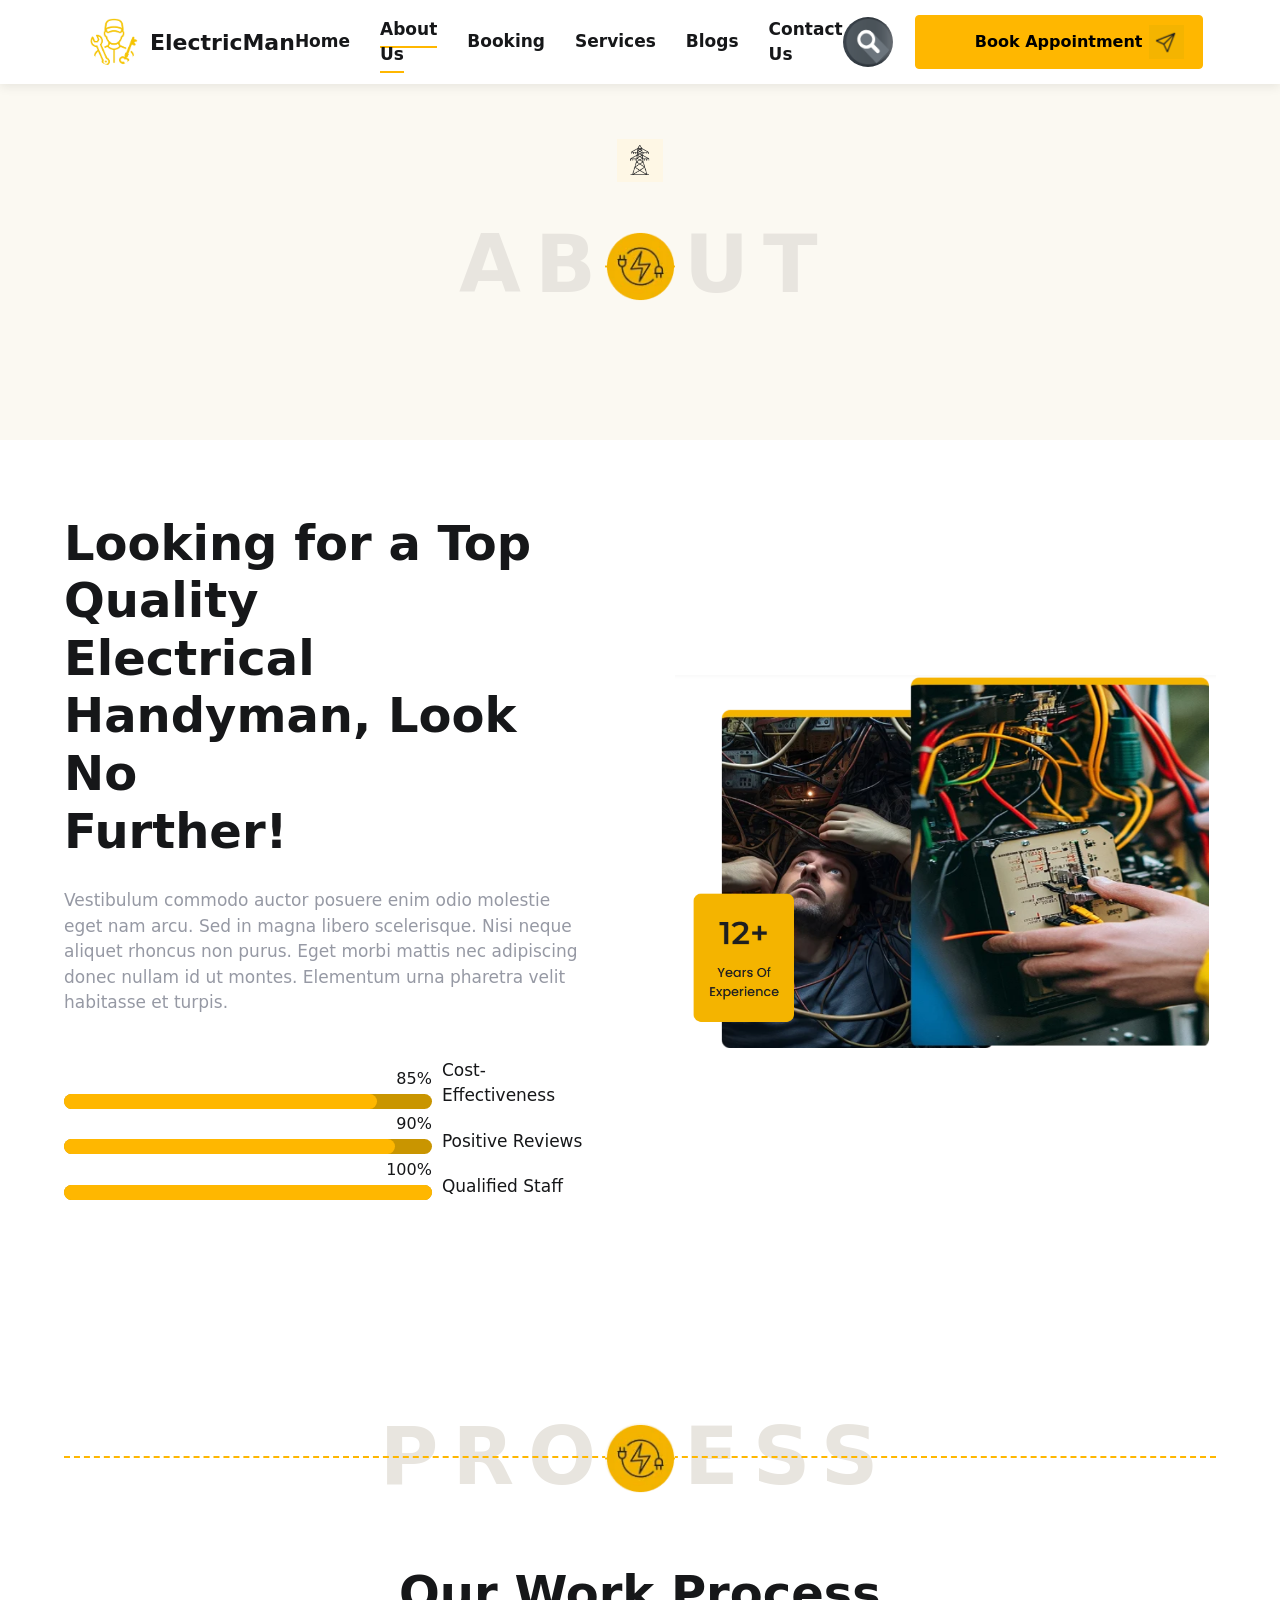
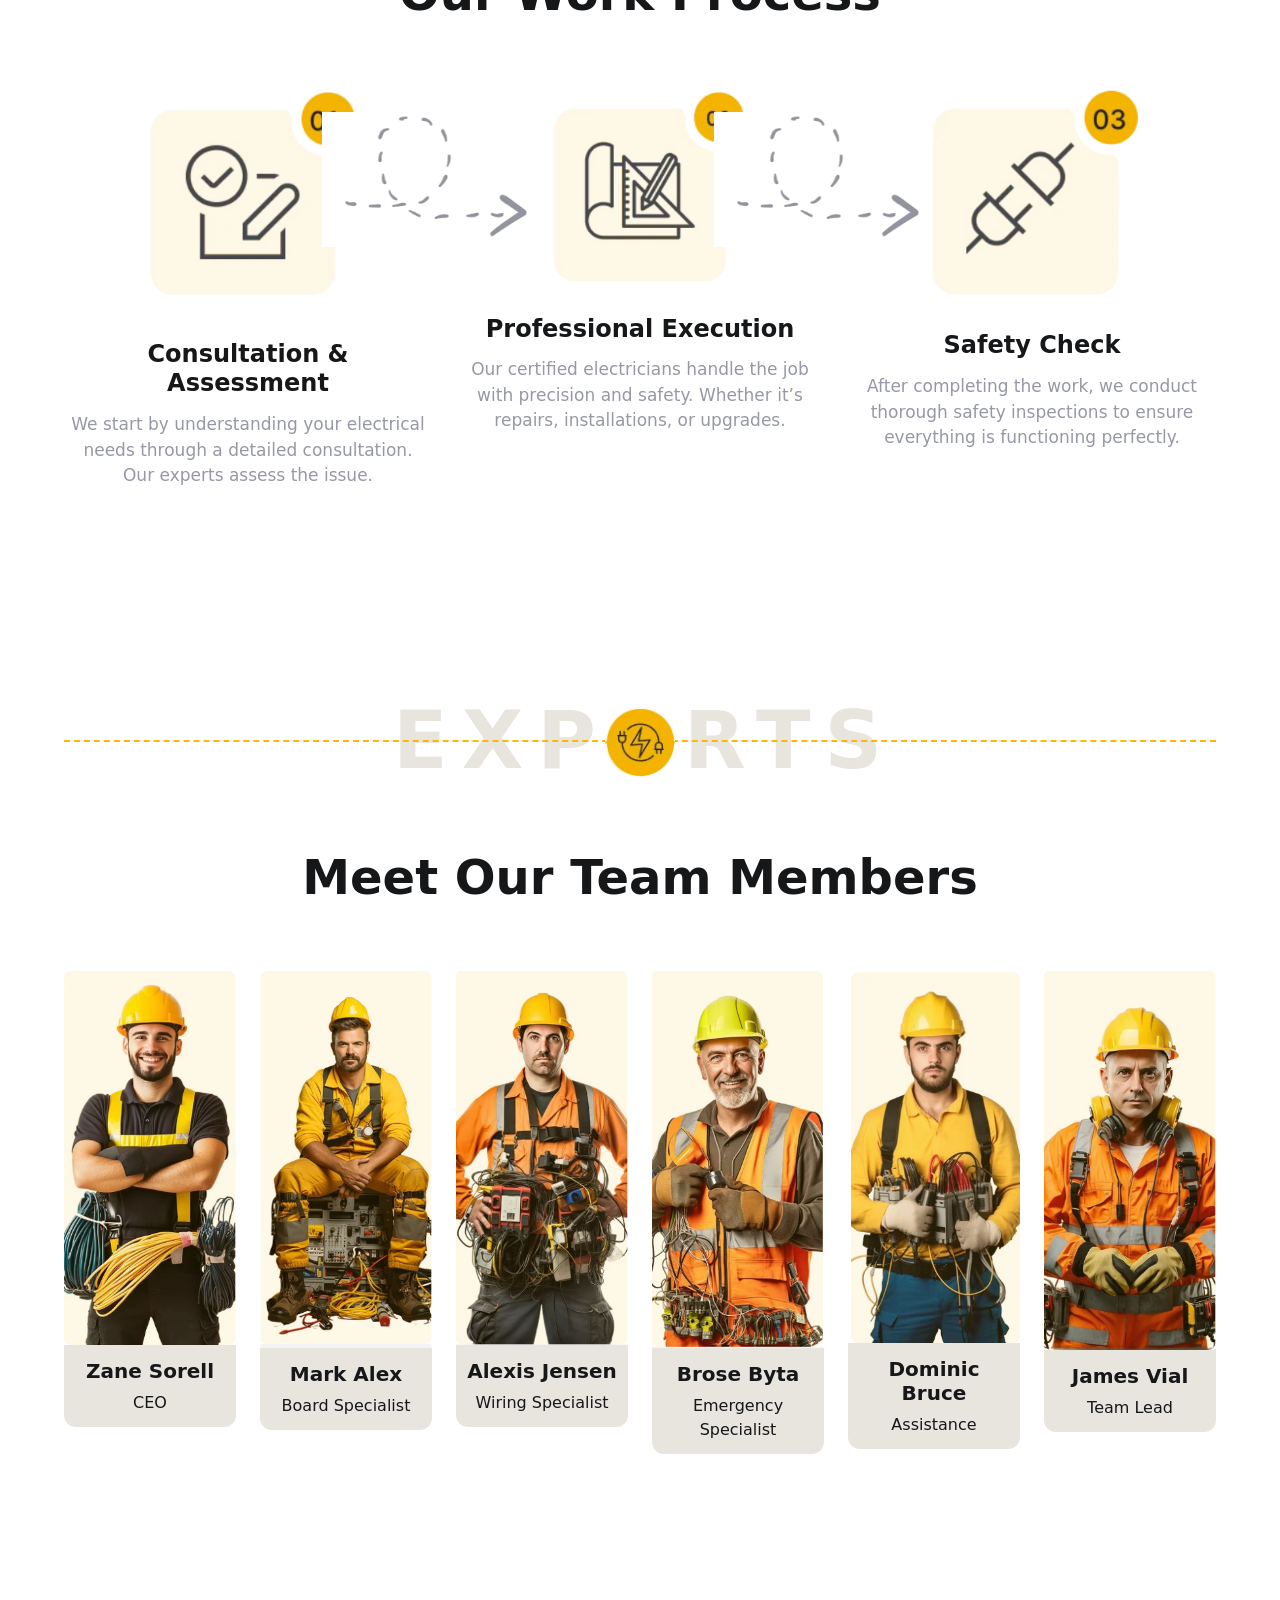
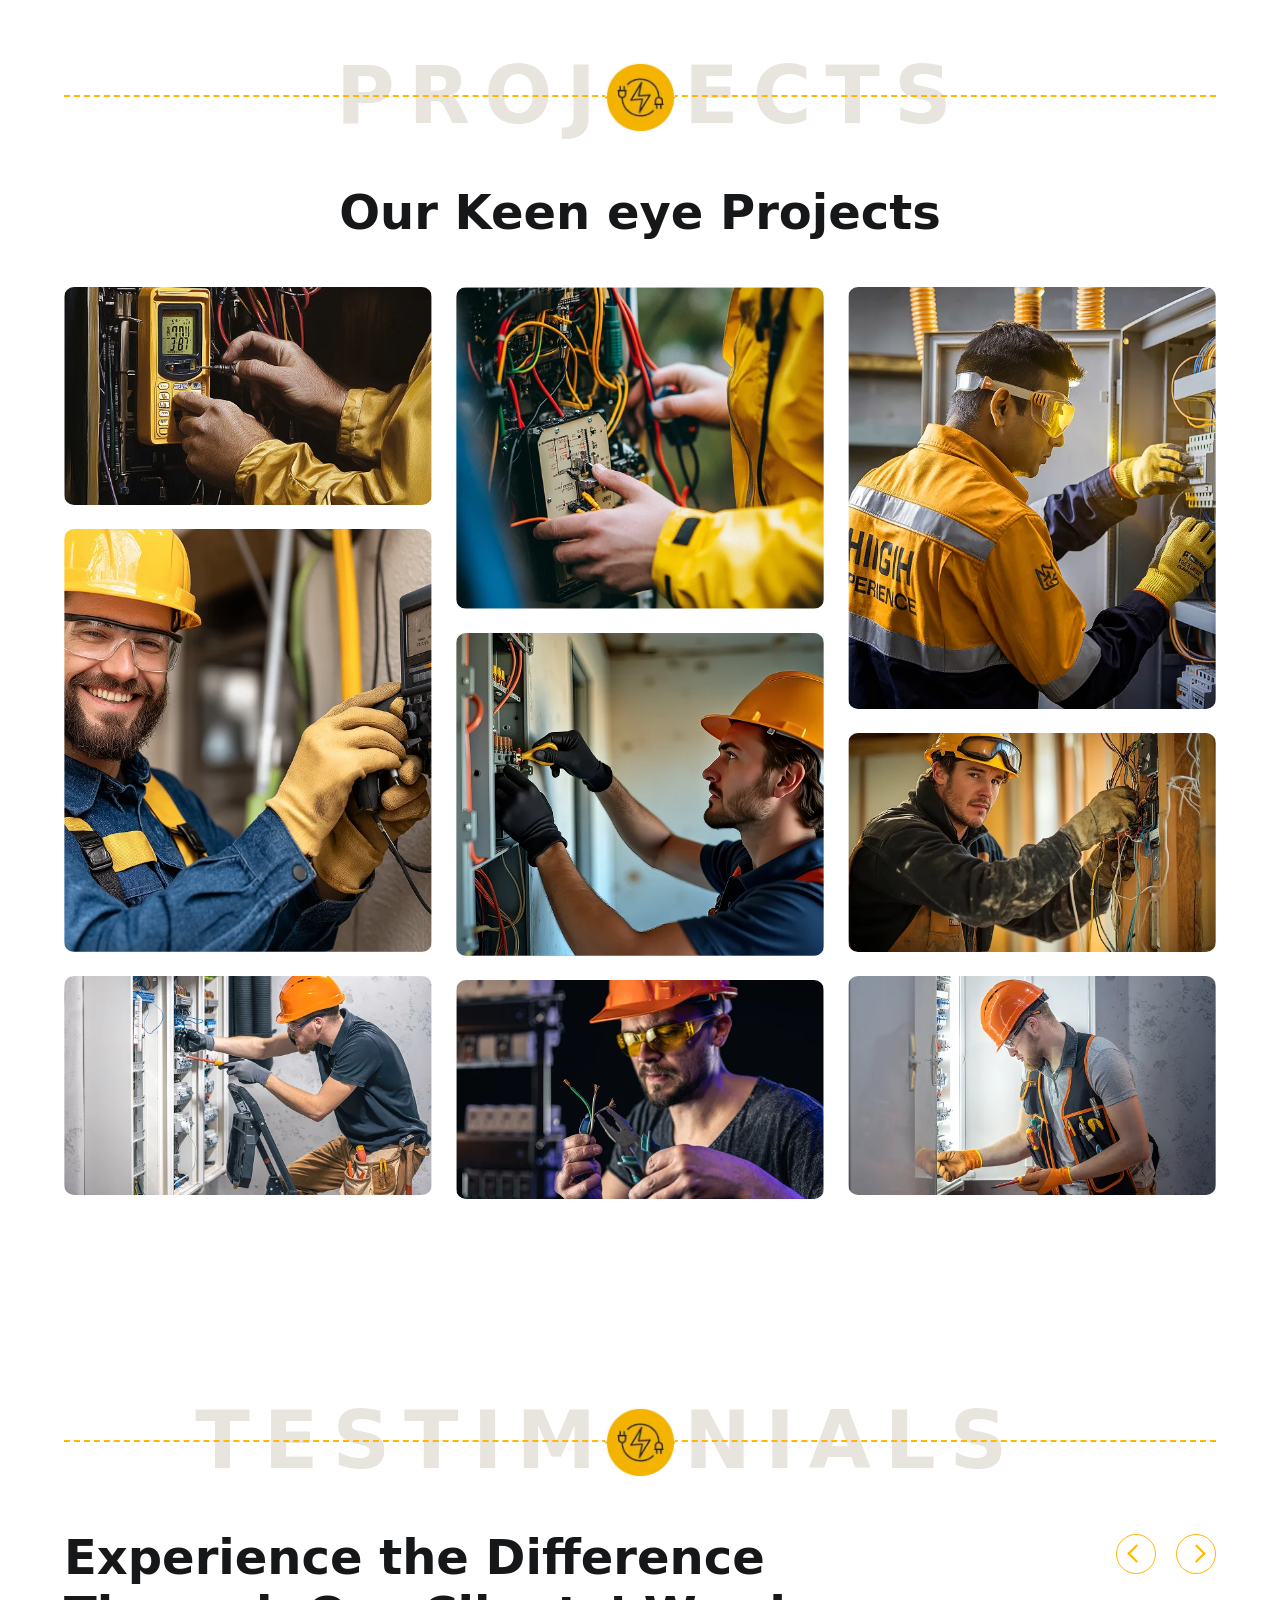
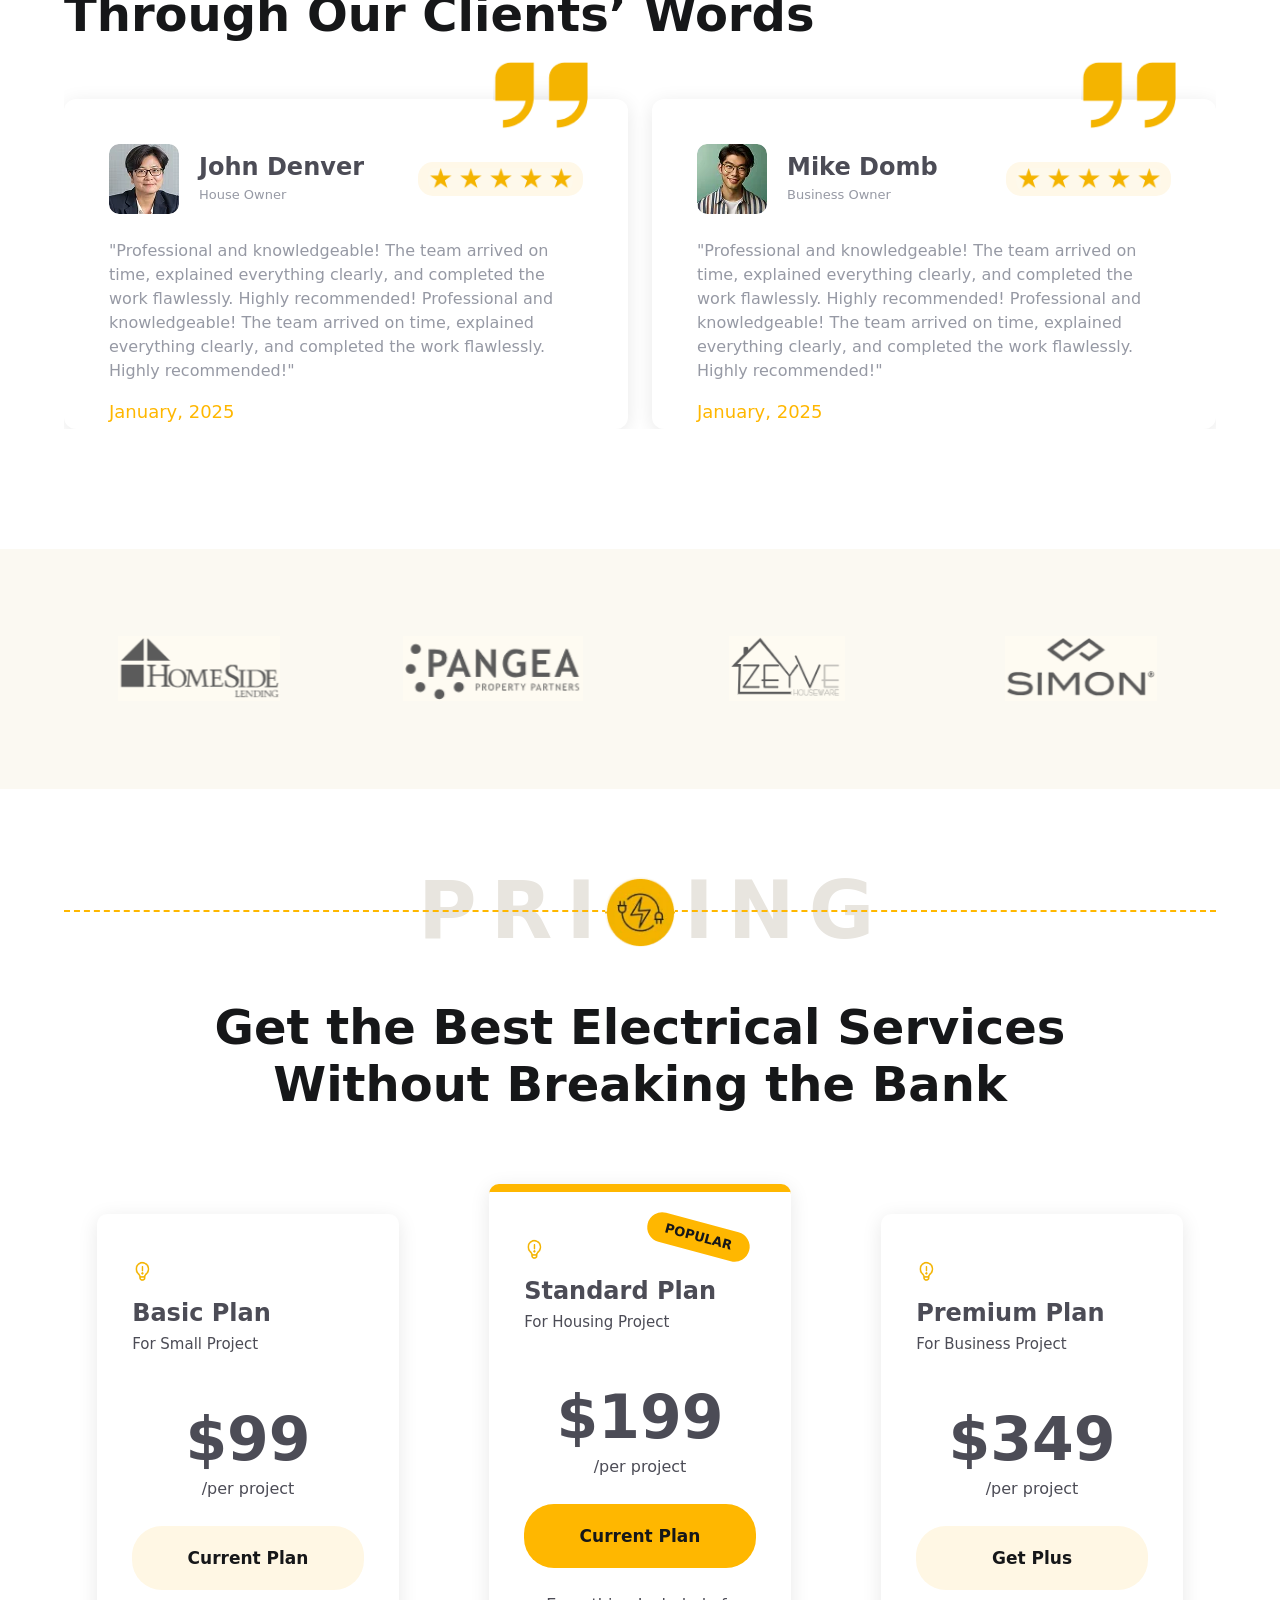
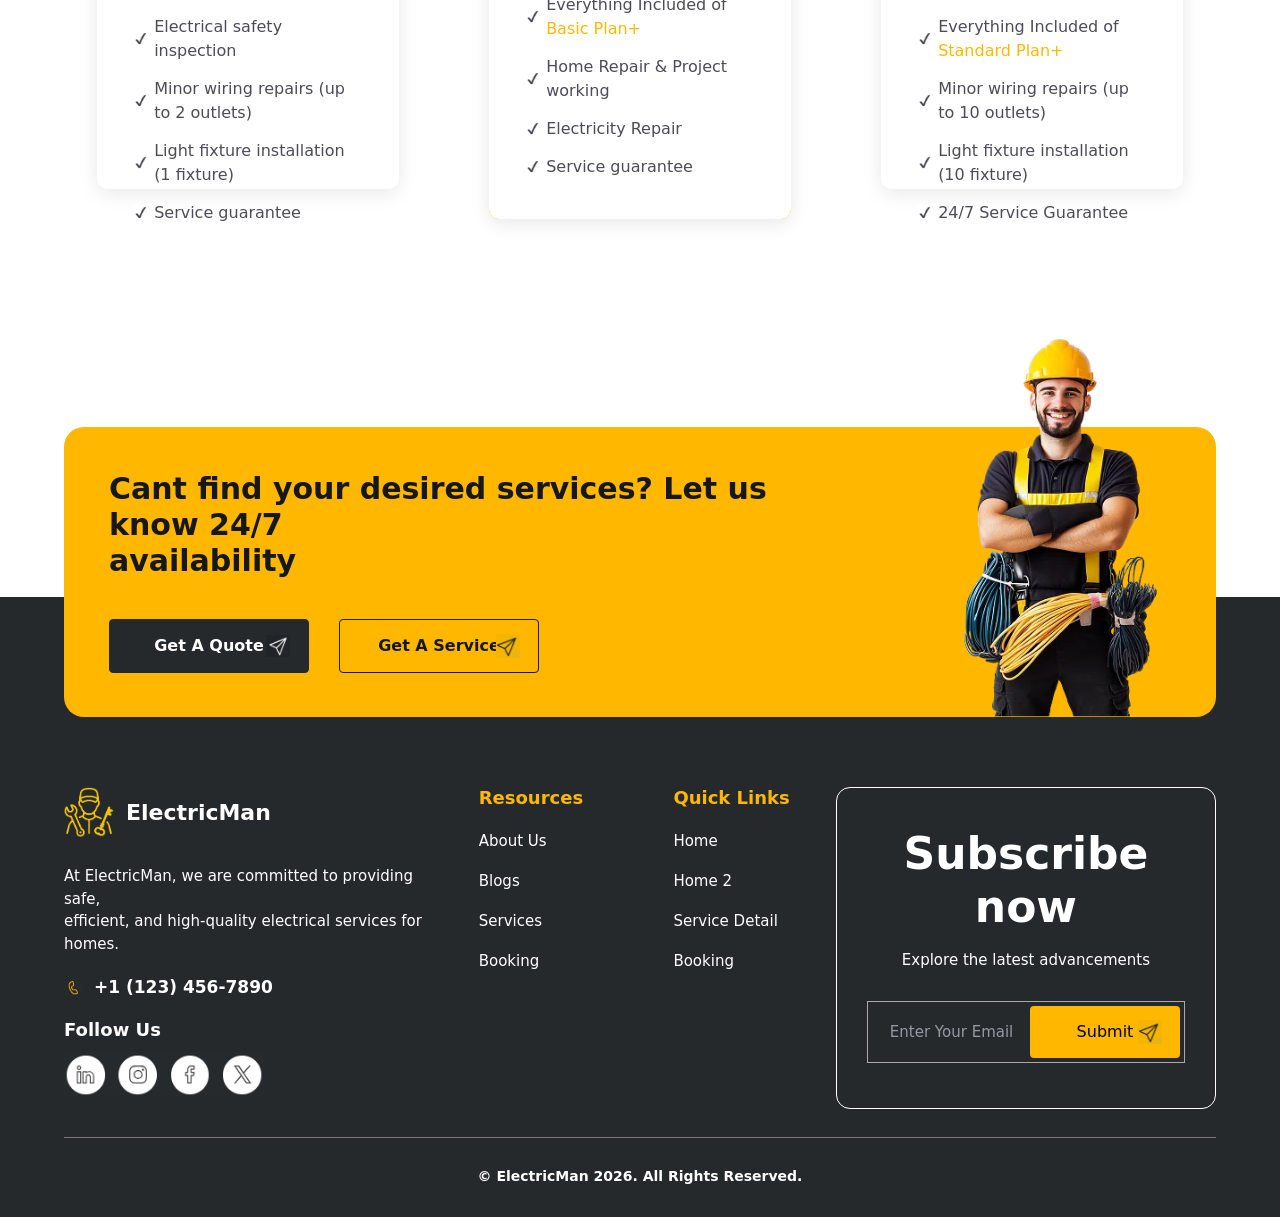
==== commit 39c4defa: "fixing issues" ====
--- a/about.html
+++ b/about.html
@@ -448,10 +448,10 @@
             <h2>Our Keen eye Projects</h2>
           </div>
 
-          <div class="row projects__gallery">
-            <div class="col-4">
+          <div class="row projects__gallery gx-0 gy-3 gx-lg-4 gy-lg-0">
+            <div class="col-12 col-lg-4">
               <div class="projects__column">
-                <div class="project-item project-item--1">
+                <div class="project-item">
                   <img
                     src="./assets/home/5.projects/1.webp"
                     alt="electrical testing"
@@ -467,7 +467,7 @@
                   </div>
                 </div>
 
-                <div class="project-item project-item--4">
+                <div class="project-item">
                   <img
                     src="./assets/home/5.projects/4.webp"
                     alt="electrician inspection"
@@ -483,7 +483,7 @@
                   </div>
                 </div>
 
-                <div class="project-item project-item--7">
+                <div class="project-item">
                   <img
                     src="./assets/home/5.projects/7.webp"
                     alt="electrical cabinet service"
@@ -501,9 +501,9 @@
               </div>
             </div>
 
-            <div class="col-4">
+            <div class="col-12 col-lg-4">
               <div class="projects__column">
-                <div class="project-item project-item--2">
+                <div class="project-item">
                   <img
                     src="./assets/home/5.projects/2.webp"
                     alt="electrical panel testing"
@@ -519,7 +519,7 @@
                   </div>
                 </div>
 
-                <div class="project-item project-item--5">
+                <div class="project-item">
                   <img
                     src="./assets/home/5.projects/5.webp"
                     alt="circuit breaker repair"
@@ -535,7 +535,7 @@
                   </div>
                 </div>
 
-                <div class="project-item project-item--8">
+                <div class="project-item">
                   <img
                     src="./assets/home/5.projects/8.webp"
                     alt="wire repair"
@@ -553,9 +553,9 @@
               </div>
             </div>
 
-            <div class="col-4">
+            <div class="col-12 col-lg-4">
               <div class="projects__column">
-                <div class="project-item project-item--3">
+                <div class="project-item">
                   <img
                     src="./assets/home/5.projects/3.webp"
                     alt="electrical maintenance"
@@ -571,7 +571,7 @@
                   </div>
                 </div>
 
-                <div class="project-item project-item--6">
+                <div class="project-item">
                   <img
                     src="./assets/home/5.projects/6.webp"
                     alt="home wiring"
@@ -587,7 +587,7 @@
                   </div>
                 </div>
 
-                <div class="project-item project-item--9">
+                <div class="project-item">
                   <img
                     src="./assets/home/5.projects/9.webp"
                     alt="panel installation"
@@ -886,7 +886,7 @@
             </h2>
           </div>
 
-          <div class="row pricing__cards">
+          <div class="row pricing__cards gx-0 gy-3 gx-lg-4 gy-lg-0">
             <div class="col-12 col-lg-4">
               <div class="pricing-card">
                 <div class="pricing-card__head">
--- a/styles/styles.css
+++ b/styles/styles.css
@@ -163,6 +163,9 @@
 
 .site-header {
   width: 100%;
+  position: sticky;
+  top: 0px;
+  z-index: 100;
 }
 .site-header .top-bar {
   width: 100%;
@@ -1283,7 +1286,6 @@
   font-weight: 600;
 }
 .projects__gallery {
-  --bs-gutter-x: 24px;
   margin-top: 0;
 }
 .projects__column {
@@ -1365,7 +1367,6 @@
     font-size: 26px;
   }
   .projects__gallery {
-    --bs-gutter-x: 0;
     gap: 14px;
     margin: 0;
   }
@@ -1387,33 +1388,6 @@
     -o-object-fit: cover;
        object-fit: cover;
   }
-  .projects .project-item--1 {
-    order: 1;
-  }
-  .projects .project-item--2 {
-    order: 2;
-  }
-  .projects .project-item--3 {
-    order: 3;
-  }
-  .projects .project-item--4 {
-    order: 4;
-  }
-  .projects .project-item--5 {
-    order: 5;
-  }
-  .projects .project-item--6 {
-    order: 6;
-  }
-  .projects .project-item--7 {
-    order: 7;
-  }
-  .projects .project-item--8 {
-    order: 8;
-  }
-  .projects .project-item--9 {
-    order: 9;
-  }
 }
 .booking {
   padding: 80px 0 100px;
@@ -1435,9 +1409,6 @@
   color: #161719;
   font-size: 48px;
   font-weight: 600;
-}
-.booking__row {
-  --bs-gutter-x: 24px;
 }
 .booking__image {
   width: 100%;
@@ -1471,10 +1442,6 @@
   color: #161719;
   font-size: 38px;
   font-weight: 600;
-}
-.booking .booking-form__fields {
-  --bs-gutter-x: 24px;
-  --bs-gutter-y: 24px;
 }
 .booking .booking-form__message {
   display: block;
@@ -1603,10 +1570,6 @@
   .booking .booking-head .booking-head__break {
     display: block;
   }
-  .booking__row {
-    --bs-gutter-x: 0;
-    --bs-gutter-y: 18px;
-  }
   .booking__image {
     width: 100%;
     height: auto;
@@ -1630,10 +1593,6 @@
     margin-bottom: 20px;
     font-size: 30px;
   }
-  .booking .booking-form__fields {
-    --bs-gutter-x: 0;
-    --bs-gutter-y: 0;
-  }
   .booking .booking-form__message {
     margin-top: 20px;
   }
@@ -1717,8 +1676,6 @@
 }
 .booking-page-section .booking-page-details {
   margin-top: 48px;
-  --bs-gutter-x: 24px;
-  --bs-gutter-y: 38px;
 }
 .booking-page-section .booking-page-item h3 {
   margin: 0 0 24px;
@@ -1806,9 +1763,6 @@
   color: #161719;
   font-size: 48px;
   font-weight: 600;
-}
-.pricing__cards {
-  --bs-gutter-x: 20px;
 }
 .pricing .pricing-card {
   position: relative;
@@ -1951,10 +1905,6 @@
   }
   .pricing .pricing-head h2 br {
     display: none;
-  }
-  .pricing__cards {
-    --bs-gutter-x: 0;
-    --bs-gutter-y: 14px;
   }
   .pricing .pricing-card {
     width: 100%;
